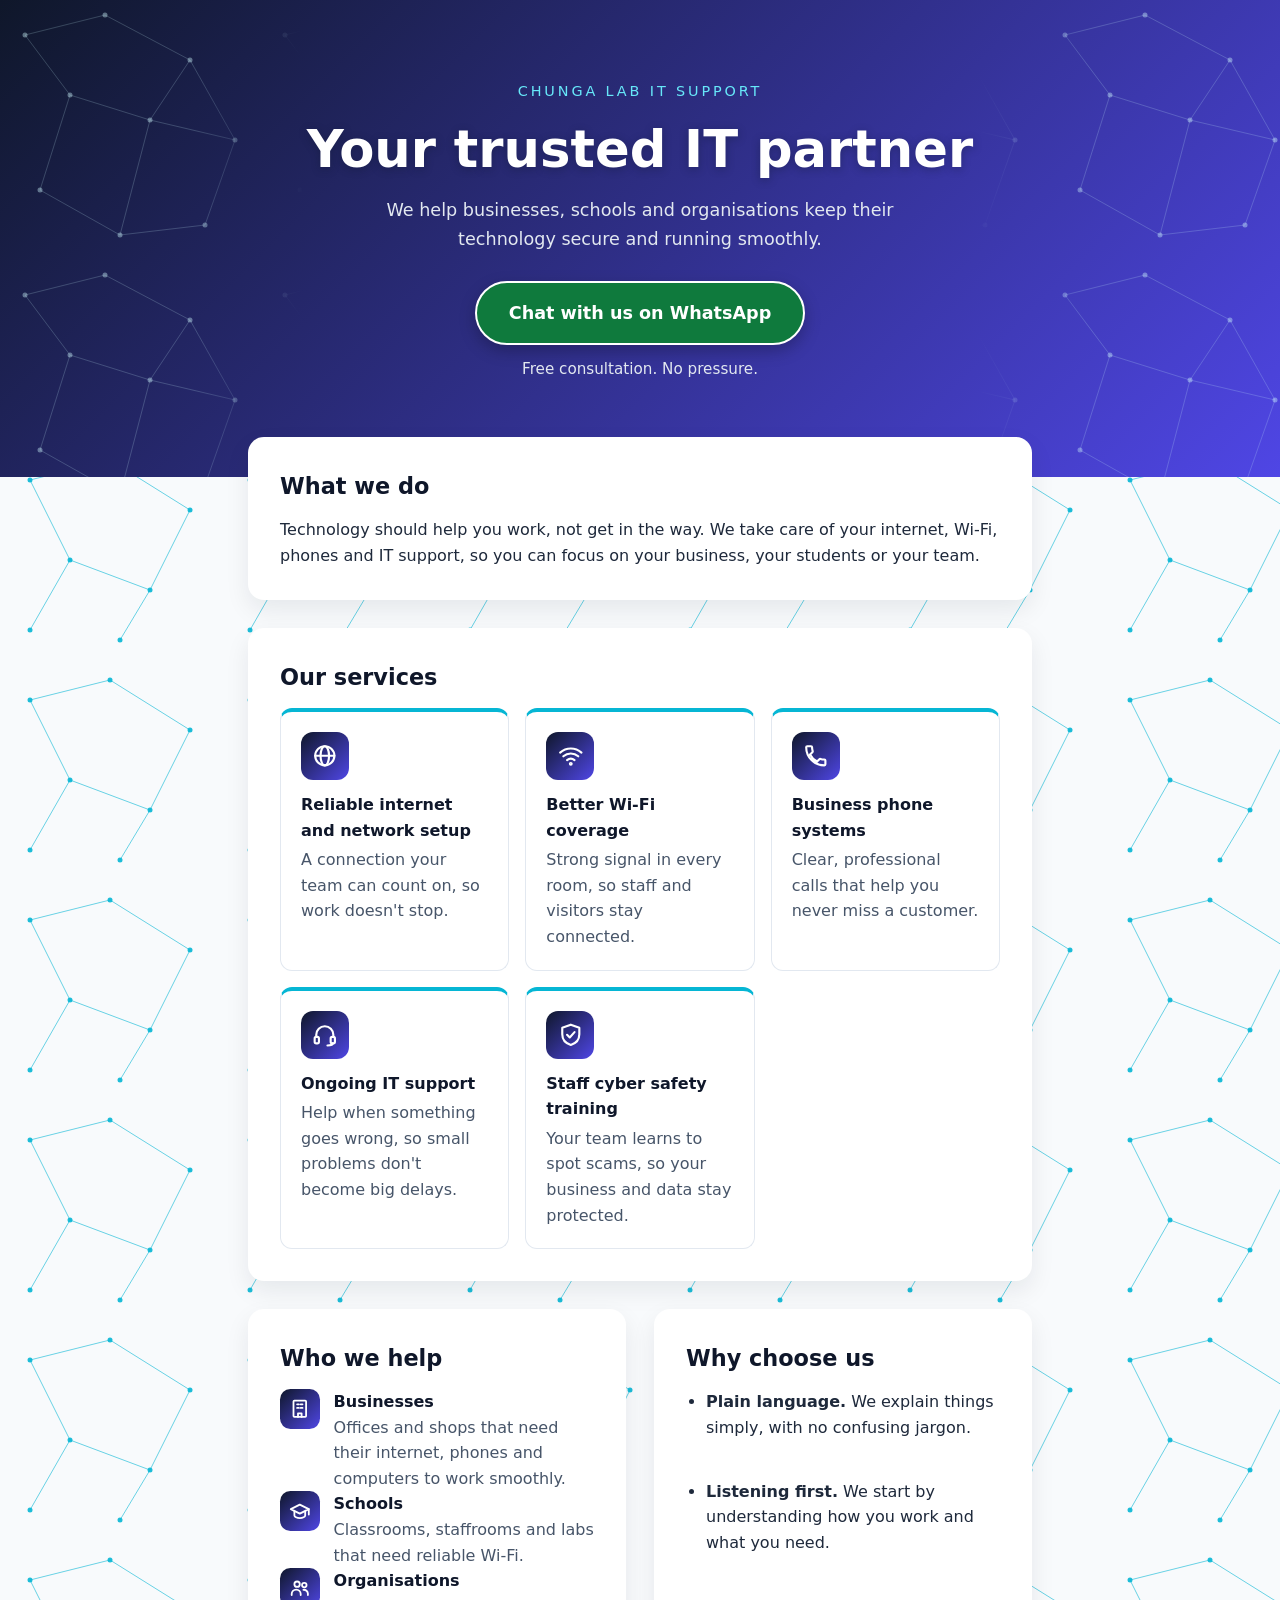
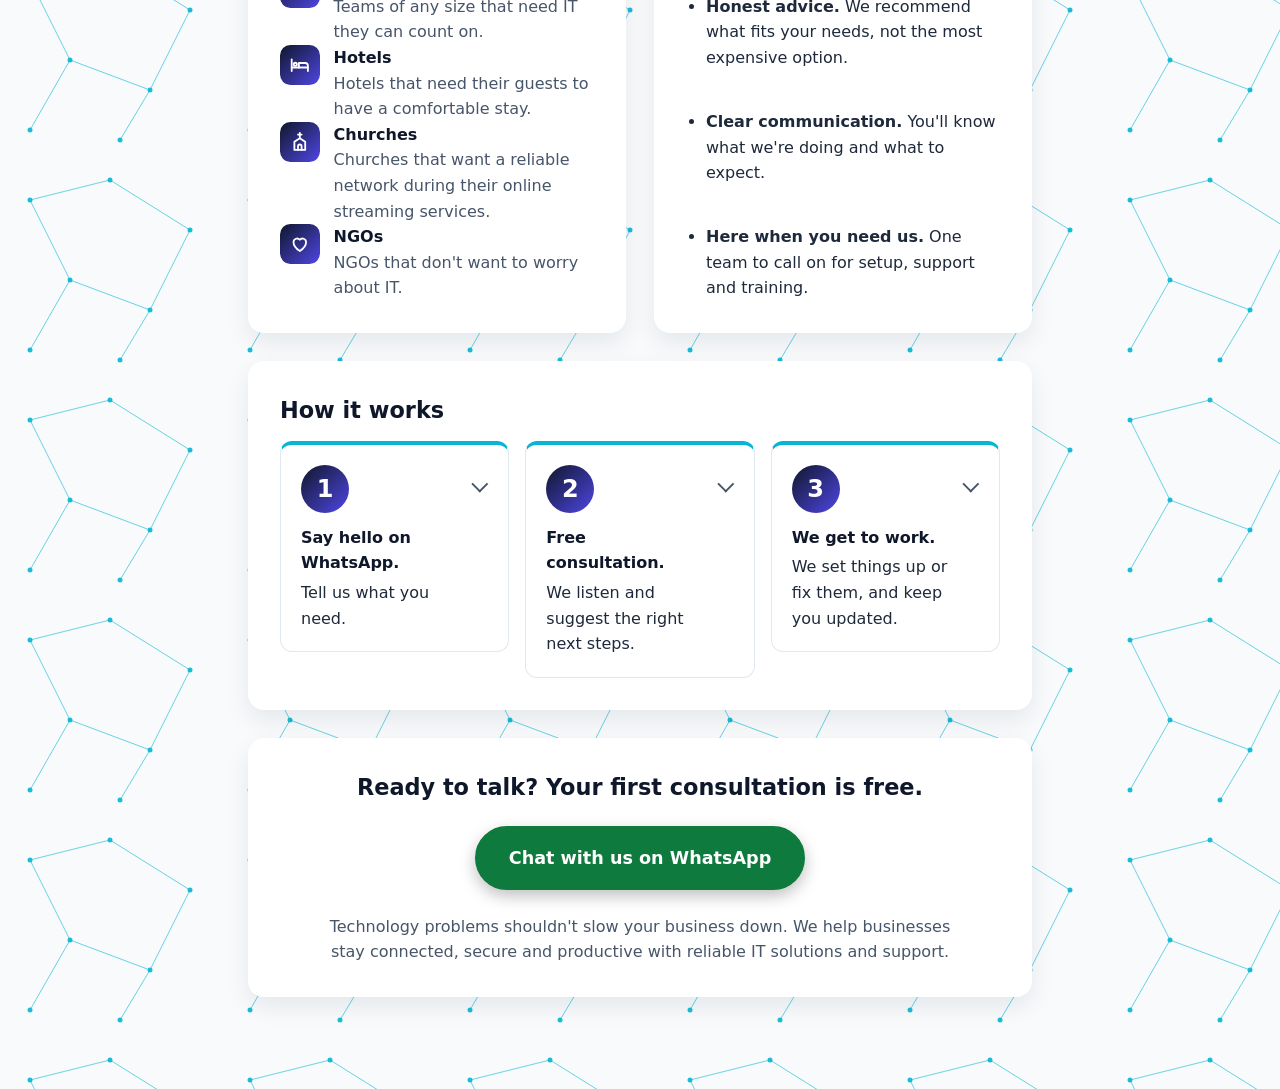
==== index.html @ d60494ac "publish chunga lab website" ====
<!DOCTYPE html>
<html lang="en">
<head>
  <meta charset="UTF-8">
  <meta name="viewport" content="width=device-width, initial-scale=1">
  <meta name="description" content="Chunga Lab IT Support: network installation, business Wi-Fi and access points, WAN/LAN design and expansion, VoIP and IT solutions for schools, organizations, offices and growing SMEs in Nairobi and its environs.">
  <title>Chunga Lab IT Support</title>
  <style>
    :root {
      --navy: #0f172a;
      --indigo: #4f46e5;
      --cyan: #06b6d4;
      --bg: #f8fafc;
      --card: #ffffff;
      --text: #1e293b;
      --muted: #475569;
      --wa: #0f7a3d;
      --wa-hover: #0b6130;
      --heading: #0f172a;
      --inner: #ffffff;
      --border: #e2e8f0;
      --net: url("data:image/svg+xml,%3Csvg xmlns='http://www.w3.org/2000/svg' width='220' height='220'%3E%3Cg stroke='%2306b6d4' stroke-opacity='.6' stroke-width='1' fill='none'%3E%3Cpath d='M30 40L110 20L190 70L150 150L70 120Z M70 120L30 190 M150 150L120 200'/%3E%3C/g%3E%3Cg fill='%2306b6d4' fill-opacity='.9'%3E%3Ccircle cx='30' cy='40' r='2.5'/%3E%3Ccircle cx='110' cy='20' r='2.5'/%3E%3Ccircle cx='190' cy='70' r='2.5'/%3E%3Ccircle cx='150' cy='150' r='2.5'/%3E%3Ccircle cx='70' cy='120' r='2.5'/%3E%3Ccircle cx='30' cy='190' r='2.5'/%3E%3Ccircle cx='120' cy='200' r='2.5'/%3E%3C/g%3E%3C/svg%3E");
      color-scheme: light dark;
    }
    @media (prefers-color-scheme: dark) {
      :root {
        --bg: #0b1120;
        --card: #1e293b;
        --text: #f1f5f9;
        --muted: #cbd5e1;
        --heading: #ffffff;
        --inner: #0f172a;
        --border: #475569;
      }
    }
    * { box-sizing: border-box; margin: 0; padding: 0; }
    body {
      font-family: system-ui, -apple-system, "Segoe UI", Roboto, sans-serif;
      background-color: var(--bg);
      background-image: var(--net);
      color: var(--text);
      line-height: 1.6;
    }
    header {
      position: relative;
      overflow: hidden;
      background: linear-gradient(135deg, var(--navy), var(--indigo));
      color: #fff;
      text-align: center;
      padding: 3.5rem 1.25rem 5rem;
    }
    header::before {
      content: "";
      position: absolute;
      inset: 0;
      background: url("data:image/svg+xml,%3Csvg xmlns='http://www.w3.org/2000/svg' width='260' height='260'%3E%3Cg stroke='%23cffafe' stroke-opacity='.2' stroke-width='1' fill='none'%3E%3Cpath d='M25 35L105 15L190 60L235 140L205 225L120 235L40 190L70 95L25 35 M190 60L150 120L70 95 M150 120L120 235 M235 140L150 120'/%3E%3C/g%3E%3Cg fill='%23cffafe' fill-opacity='.4'%3E%3Ccircle cx='25' cy='35' r='2.5'/%3E%3Ccircle cx='105' cy='15' r='2.5'/%3E%3Ccircle cx='190' cy='60' r='2.5'/%3E%3Ccircle cx='235' cy='140' r='2.5'/%3E%3Ccircle cx='150' cy='120' r='2.5'/%3E%3Ccircle cx='70' cy='95' r='2.5'/%3E%3Ccircle cx='40' cy='190' r='2.5'/%3E%3Ccircle cx='120' cy='235' r='2.5'/%3E%3Ccircle cx='205' cy='225' r='2.5'/%3E%3C/g%3E%3C/svg%3E");
      -webkit-mask-image: linear-gradient(to right, #000 calc(50% - 28rem), transparent calc(50% - 21rem), transparent calc(50% + 21rem), #000 calc(50% + 28rem));
      mask-image: linear-gradient(to right, #000 calc(50% - 28rem), transparent calc(50% - 21rem), transparent calc(50% + 21rem), #000 calc(50% + 28rem));
      pointer-events: none;
    }
    header > * { position: relative; }
    header .brand {
      font-size: 0.9rem;
      letter-spacing: 0.2em;
      text-transform: uppercase;
      color: #67e8f9;
      margin-bottom: 1rem;
    }
    header h1 { font-size: clamp(2rem, 7vw, 3.2rem); line-height: 1.2; color: #ffffff; text-shadow: 0 2px 8px rgba(15, 23, 42, 0.35); }
    header p.sub {
      max-width: 36rem;
      margin: 1rem auto 1.75rem;
      color: #e2e8f0;
      font-size: 1.1rem;
    }
    .btn {
      display: inline-block;
      background: var(--wa);
      color: #fff;
      text-decoration: none;
      font-weight: 700;
      font-size: 1.1rem;
      padding: 1rem 2rem;
      min-height: 3rem;
      border-radius: 999px;
      border: 2px solid #fff;
      box-shadow: 0 6px 16px rgba(0, 0, 0, 0.25);
      transition: background 0.2s, transform 0.2s;
    }
    .btn:hover, .btn:focus-visible { background: var(--wa-hover); transform: translateY(-2px); }
    .note { margin-top: 0.75rem; color: #e2e8f0; font-size: 0.95rem; }
    main {
      max-width: 52rem;
      margin: -2.5rem auto 0;
      position: relative;
      z-index: 1;
      padding: 0 1.25rem 3rem;
    }
    section {
      background: var(--card);
      border-radius: 1rem;
      padding: 1.5rem 1.25rem;
      margin-bottom: 1.25rem;
      box-shadow: 0 10px 25px rgba(15, 23, 42, 0.08);
    }
    h2 { font-size: 1.4rem; color: var(--heading); margin-bottom: 0.75rem; }
    section p { color: var(--text); }
    ul, ol { padding-left: 1.25rem; }
    li { margin-bottom: 0.75rem; }
    li:last-child { margin-bottom: 0; }
    li span { color: var(--muted); }
    .service-cards { display: grid; grid-template-columns: 1fr; gap: 1rem; }
    .service-card {
      background: var(--inner);
      border: 1px solid var(--border);
      border-top: 4px solid var(--cyan);
      border-radius: 0.75rem;
      padding: 1.25rem;
      display: block;
      color: inherit;
      text-decoration: none;
      transition: transform 0.2s, box-shadow 0.2s;
    }
    .service-card:link, .service-card:visited, .service-card:active {
      color: var(--text);
      text-decoration: none;
    }
    .service-card:link strong, .service-card:visited strong, .service-card:hover strong, .service-card:active strong { color: var(--heading); }
    .service-card:link span, .service-card:visited span, .service-card:hover span, .service-card:active span { color: var(--muted); }
    .service-card:visited .icon { color: #fff; }
    .service-card:visited .icon svg { stroke: #fff; }
    .service-card:hover, .service-card:focus-visible {
      transform: translateY(-4px);
      box-shadow: 0 10px 25px rgba(15, 23, 42, 0.18);
    }
    .service-card .icon {
      display: flex;
      align-items: center;
      justify-content: center;
      width: 3rem;
      height: 3rem;
      margin-bottom: 0.75rem;
      border-radius: 0.75rem;
      background: linear-gradient(135deg, var(--navy), var(--indigo));
      color: #fff;
    }
    .service-card .icon svg {
      width: 1.6rem;
      height: 1.6rem;
      fill: none;
      stroke: currentColor;
      stroke-width: 2;
      stroke-linecap: round;
      stroke-linejoin: round;
    }
    .service-card strong { display: block; color: var(--heading); margin-bottom: 0.25rem; }
    .service-card span { color: var(--muted); }
    .split { display: grid; grid-template-columns: 1fr; gap: 1.25rem; margin-bottom: 1.25rem; }
    .split section { margin-bottom: 0; }
    .who-list { list-style: none; padding-left: 0; }
    .who-list li { display: flex; align-items: flex-start; gap: 0.85rem; }
    .who-list .icon {
      flex: none;
      display: flex;
      align-items: center;
      justify-content: center;
      width: 2.5rem;
      height: 2.5rem;
      border-radius: 0.65rem;
      background: linear-gradient(135deg, var(--navy), var(--indigo));
      color: #fff;
    }
    .who-list .icon svg {
      width: 1.35rem;
      height: 1.35rem;
      fill: none;
      stroke: currentColor;
      stroke-width: 2;
      stroke-linecap: round;
      stroke-linejoin: round;
    }
    .who-list strong { display: block; color: var(--heading); }
    .steps { list-style: none; padding-left: 0; display: grid; grid-template-columns: 1fr; gap: 1rem; counter-reset: step; }
    .steps > li {
      counter-increment: step;
      margin-bottom: 0;
      background: var(--inner);
      border: 1px solid var(--border);
      border-top: 4px solid var(--cyan);
      border-radius: 0.75rem;
      padding: 1.25rem;
    }
    .steps > li::before {
      content: counter(step);
      display: flex;
      align-items: center;
      justify-content: center;
      width: 3rem;
      height: 3rem;
      margin-bottom: 0.75rem;
      border-radius: 50%;
      background: linear-gradient(135deg, var(--navy), var(--indigo));
      color: #fff;
      font-size: 1.5rem;
      font-weight: 800;
    }
    .steps strong { display: block; color: var(--heading); margin-bottom: 0.25rem; }
    .steps { align-items: start; }
    .steps > li { position: relative; transition: transform 0.2s, box-shadow 0.2s; }
    .steps > li:hover, .steps > li:has(summary:focus-visible) {
      transform: translateY(-4px);
      box-shadow: 0 10px 25px rgba(15, 23, 42, 0.18);
    }
    .steps summary { list-style: none; cursor: pointer; padding-right: 1.5rem; }
    .steps summary::-webkit-details-marker { display: none; }
    .steps summary:focus-visible { outline: 2px solid var(--indigo); outline-offset: 4px; border-radius: 0.25rem; }
    .steps summary::after {
      content: "";
      position: absolute;
      top: 2.1rem;
      right: 1.4rem;
      width: 0.6rem;
      height: 0.6rem;
      border-right: 2px solid var(--muted);
      border-bottom: 2px solid var(--muted);
      transform: rotate(45deg);
      transition: transform 0.2s;
    }
    .steps details[open] summary::after { transform: rotate(225deg); top: 2.3rem; }
    .steps details ul { margin-top: 0.75rem; color: var(--muted); }
    .steps details li { margin-bottom: 0.35rem; }
    .steps details li:last-child { margin-bottom: 0; }
    .cta { text-align: center; }
    .cta .btn { margin: 0.5rem 0 1.5rem; border-color: var(--wa); }
    .closing { color: var(--muted); max-width: 40rem; margin: 0 auto; }
    @media (min-width: 40rem) {
      header { padding: 5rem 1.5rem 6rem; }
      main { padding: 0 1.5rem 4rem; }
      section { padding: 2rem; margin-bottom: 1.75rem; }
      .split { margin-bottom: 1.75rem; }
      .service-cards { grid-template-columns: repeat(2, 1fr); }
    }
    @media (min-width: 60rem) {
      .service-cards { grid-template-columns: repeat(3, 1fr); }
      .split { grid-template-columns: repeat(2, 1fr); gap: 1.75rem; }
      .split section { display: flex; flex-direction: column; }
      .split ul { flex: 1; display: flex; flex-direction: column; justify-content: space-between; }
      .split li { margin-bottom: 0; }
      .steps { grid-template-columns: repeat(3, 1fr); }
    }
  </style>
</head>
<body>
  <header>
    <div class="brand">Chunga Lab IT Support</div>
    <h1>Your trusted IT partner</h1>
    <p class="sub">We help businesses, schools and organisations keep their technology secure and running smoothly.</p>
    <a class="btn" href="https://wa.me/254724947213?text=Hi%20Chunga%20Lab%2C%20I%27d%20like%20a%20free%20consultation%20about%20" target="_blank" rel="noopener">Chat with us on WhatsApp</a>
    <p class="note">Free consultation. No pressure.</p>
  </header>

  <main>
    <section>
      <h2>What we do</h2>
      <p>Technology should help you work, not get in the way. We take care of your internet, Wi-Fi, phones and IT support, so you can focus on your business, your students or your team.</p>
    </section>

    <section>
      <h2>Our services</h2>
      <div class="service-cards">
        <a class="service-card" href="https://wa.me/254724947213?text=Hi%20Chunga%20Lab%2C%20I%27d%20like%20a%20free%20consultation%20about%20Reliable%20internet%20and%20network%20setup." target="_blank" rel="noopener">
          <div class="icon"><svg viewBox="0 0 24 24" aria-hidden="true"><circle cx="12" cy="12" r="9"/><path d="M3 12h18"/><ellipse cx="12" cy="12" rx="4" ry="9"/></svg></div>
          <strong>Reliable internet and network setup</strong><span>A connection your team can count on, so work doesn't stop.</span>
        </a>
        <a class="service-card" href="https://wa.me/254724947213?text=Hi%20Chunga%20Lab%2C%20I%27d%20like%20a%20free%20consultation%20about%20Better%20Wi-Fi%20coverage." target="_blank" rel="noopener">
          <div class="icon"><svg viewBox="0 0 24 24" aria-hidden="true"><path d="M2 9a15 15 0 0 1 20 0"/><path d="M5 12.5a10.5 10.5 0 0 1 14 0"/><path d="M8.5 16a5.5 5.5 0 0 1 7 0"/><circle cx="12" cy="19.5" r="0.8"/></svg></div>
          <strong>Better Wi-Fi coverage</strong><span>Strong signal in every room, so staff and visitors stay connected.</span>
        </a>
        <a class="service-card" href="https://wa.me/254724947213?text=Hi%20Chunga%20Lab%2C%20I%27d%20like%20a%20free%20consultation%20about%20Business%20phone%20systems." target="_blank" rel="noopener">
          <div class="icon"><svg viewBox="0 0 24 24" aria-hidden="true"><path d="M6.6 10.8a15.1 15.1 0 0 0 6.6 6.6l2.2-2.2a1 1 0 0 1 1-.25 11.4 11.4 0 0 0 3.6.57 1 1 0 0 1 1 1V20a1 1 0 0 1-1 1A17 17 0 0 1 3 4a1 1 0 0 1 1-1h3.5a1 1 0 0 1 1 1c0 1.25.2 2.45.57 3.6a1 1 0 0 1-.25 1z"/></svg></div>
          <strong>Business phone systems</strong><span>Clear, professional calls that help you never miss a customer.</span>
        </a>
        <a class="service-card" href="https://wa.me/254724947213?text=Hi%20Chunga%20Lab%2C%20I%27d%20like%20a%20free%20consultation%20about%20Ongoing%20IT%20support." target="_blank" rel="noopener">
          <div class="icon"><svg viewBox="0 0 24 24" aria-hidden="true"><path d="M4 14v-2a8 8 0 0 1 16 0v2"/><rect x="2.5" y="14" width="4" height="6" rx="1.5"/><rect x="17.5" y="14" width="4" height="6" rx="1.5"/><path d="M19.5 20c0 1.5-2 2-5 2"/></svg></div>
          <strong>Ongoing IT support</strong><span>Help when something goes wrong, so small problems don't become big delays.</span>
        </a>
        <a class="service-card" href="https://wa.me/254724947213?text=Hi%20Chunga%20Lab%2C%20I%27d%20like%20a%20free%20consultation%20about%20Staff%20cyber%20safety%20training." target="_blank" rel="noopener">
          <div class="icon"><svg viewBox="0 0 24 24" aria-hidden="true"><path d="M12 2.5 4 5.5v6c0 5 3.4 8.6 8 10 4.6-1.4 8-5 8-10v-6z"/><path d="m8.5 12 2.5 2.5 4.5-5"/></svg></div>
          <strong>Staff cyber safety training</strong><span>Your team learns to spot scams, so your business and data stay protected.</span>
        </a>
      </div>
    </section>

    <div class="split">
    <section>
      <h2>Who we help</h2>
      <ul class="who-list">
        <li>
          <div class="icon"><svg viewBox="0 0 24 24" aria-hidden="true"><rect x="5" y="3" width="14" height="18" rx="1"/><path d="M9 7h2M13 7h2M9 11h2M13 11h2M10 21v-4h4v4"/></svg></div>
          <div><strong>Businesses</strong><span>Offices and shops that need their internet, phones and computers to work smoothly.</span></div>
        </li>
        <li>
          <div class="icon"><svg viewBox="0 0 24 24" aria-hidden="true"><path d="m2 9 10-5 10 5-10 5z"/><path d="M6 11.5V16c0 1.5 2.7 3 6 3s6-1.5 6-3v-4.5"/><path d="M22 9v6"/></svg></div>
          <div><strong>Schools</strong><span>Classrooms, staffrooms and labs that need reliable Wi-Fi.</span></div>
        </li>
        <li>
          <div class="icon"><svg viewBox="0 0 24 24" aria-hidden="true"><circle cx="9" cy="8" r="3"/><path d="M3 20v-1a5 5 0 0 1 10 0v1"/><circle cx="17" cy="9" r="2.5"/><path d="M16 14.2a4.5 4.5 0 0 1 5 4.3V20"/></svg></div>
          <div><strong>Organisations</strong><span>Teams of any size that need IT they can count on.</span></div>
        </li>
        <li>
          <div class="icon"><svg viewBox="0 0 24 24" aria-hidden="true"><path d="M3 19V6"/><path d="M3 15h18v4"/><path d="M21 15v-2a3 3 0 0 0-3-3h-7v5"/><circle cx="7" cy="11.5" r="1.8"/></svg></div>
          <div><strong>Hotels</strong><span>Hotels that need their guests to have a comfortable stay.</span></div>
        </li>
        <li>
          <div class="icon"><svg viewBox="0 0 24 24" aria-hidden="true"><path d="M12 2v5M10 4h4"/><path d="M6 21V12l6-4 6 4v9z"/><path d="M10 21v-4a2 2 0 0 1 4 0v4"/></svg></div>
          <div><strong>Churches</strong><span>Churches that want a reliable network during their online streaming services.</span></div>
        </li>
        <li>
          <div class="icon"><svg viewBox="0 0 24 24" aria-hidden="true"><path d="M12 20s-7-4.4-7-10a4 4 0 0 1 7-2.5A4 4 0 0 1 19 10c0 5.6-7 10-7 10z"/></svg></div>
          <div><strong>NGOs</strong><span>NGOs that don't want to worry about IT.</span></div>
        </li>
      </ul>
    </section>

    <section>
      <h2>Why choose us</h2>
      <ul>
        <li><strong>Plain language.</strong> We explain things simply, with no confusing jargon.</li>
        <li><strong>Listening first.</strong> We start by understanding how you work and what you need.</li>
        <li><strong>Honest advice.</strong> We recommend what fits your needs, not the most expensive option.</li>
        <li><strong>Clear communication.</strong> You'll know what we're doing and what to expect.</li>
        <li><strong>Here when you need us.</strong> One team to call on for setup, support and training.</li>
      </ul>
    </section>
    </div>

    <section>
      <h2>How it works</h2>
      <ol class="steps">
        <li><details>
          <summary><strong>Say hello on WhatsApp.</strong> Tell us what you need.</summary>
          <ul>
            <li>Tap the button and a message is ready for you to send.</li>
            <li>Tell us a little about what you need, in your own words.</li>
          </ul>
        </details></li>
        <li><details>
          <summary><strong>Free consultation.</strong> We listen and suggest the right next steps.</summary>
          <ul>
            <li>We ask questions to understand how you work and what you need.</li>
            <li>We suggest the right next steps.</li>
            <li>You get honest advice and no pressure.</li>
          </ul>
        </details></li>
        <li><details>
          <summary><strong>We get to work.</strong> We set things up or fix them, and keep you updated.</summary>
          <ul>
            <li>We carry out the work we agreed on.</li>
            <li>We keep you informed, so you know what we're doing and what to expect.</li>
          </ul>
        </details></li>
      </ol>
    </section>

    <section class="cta">
      <h2>Ready to talk? Your first consultation is free.</h2>
      <a class="btn" href="https://wa.me/254724947213?text=Hi%20Chunga%20Lab%2C%20I%27d%20like%20a%20free%20consultation%20about%20" target="_blank" rel="noopener">Chat with us on WhatsApp</a>
      <p class="closing">Technology problems shouldn't slow your business down. We help businesses stay connected, secure and productive with reliable IT solutions and support.</p>
    </section>
  </main>
</body>
</html>
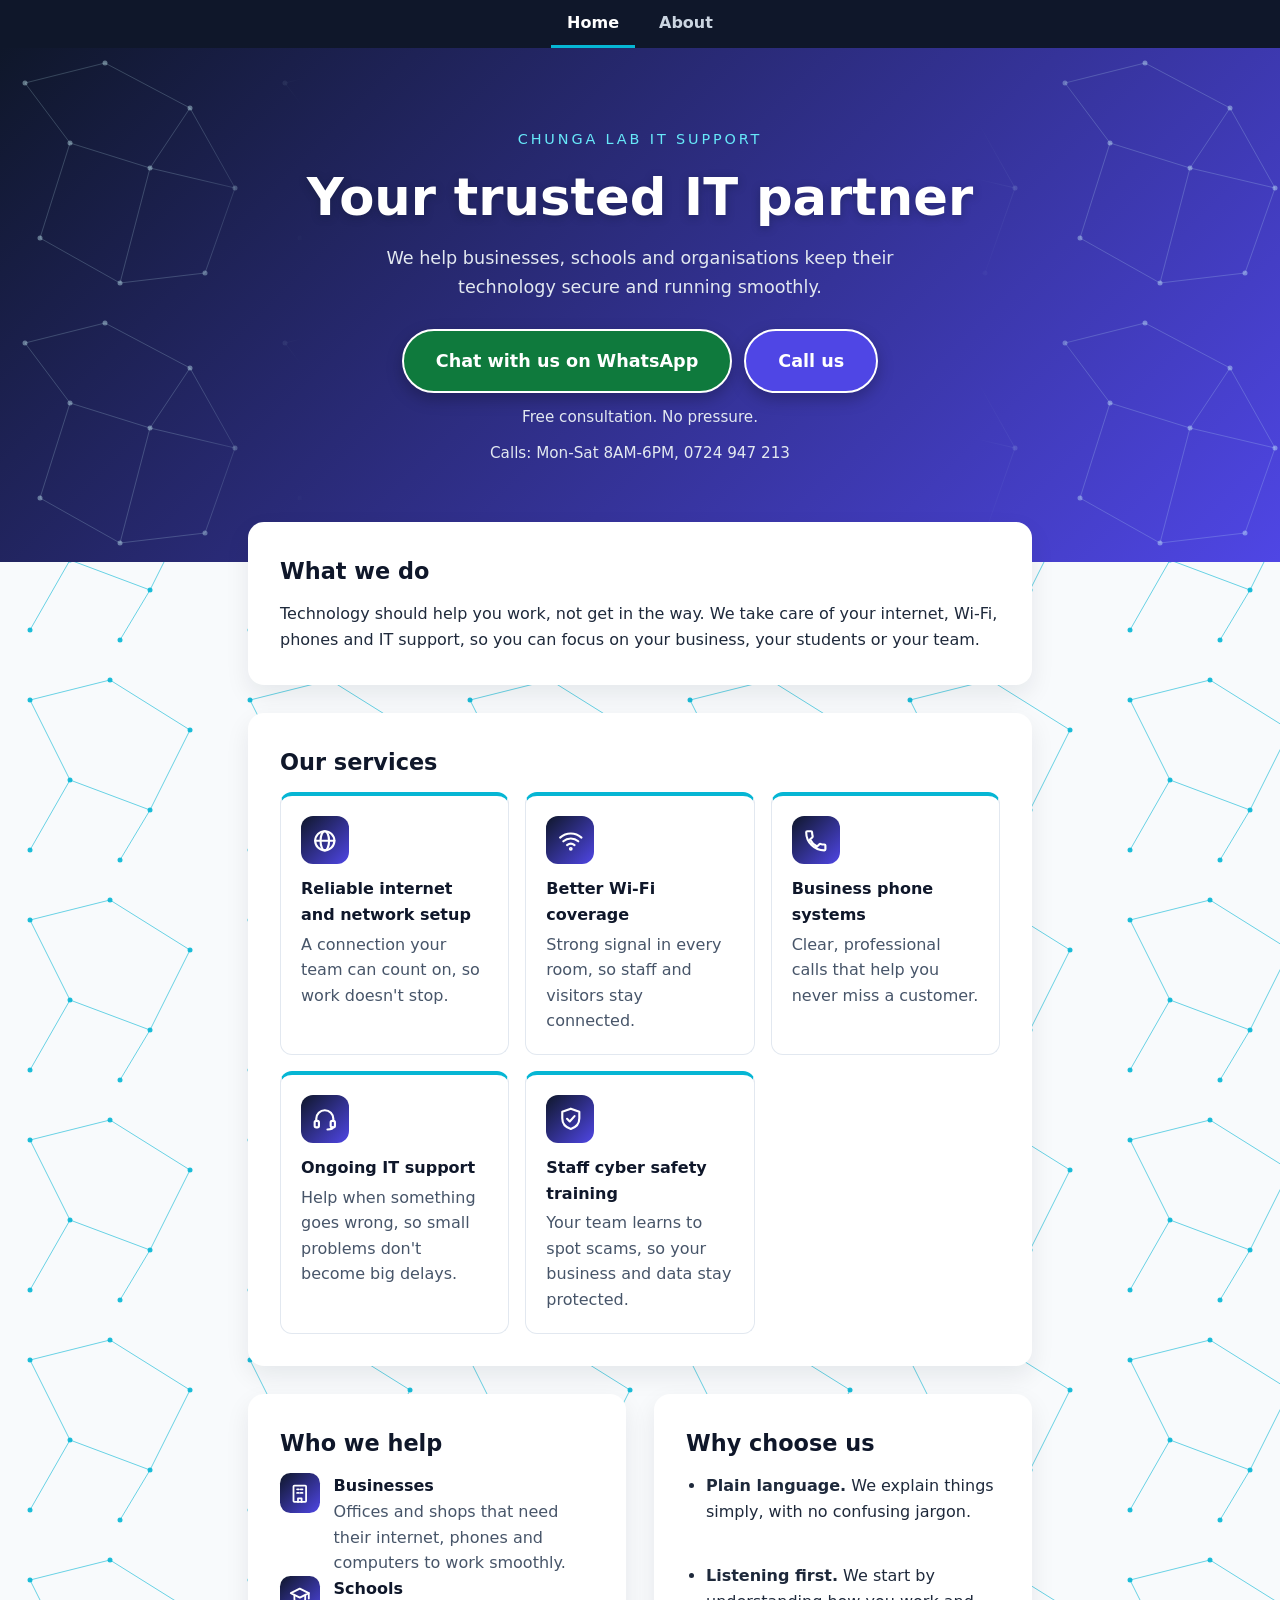
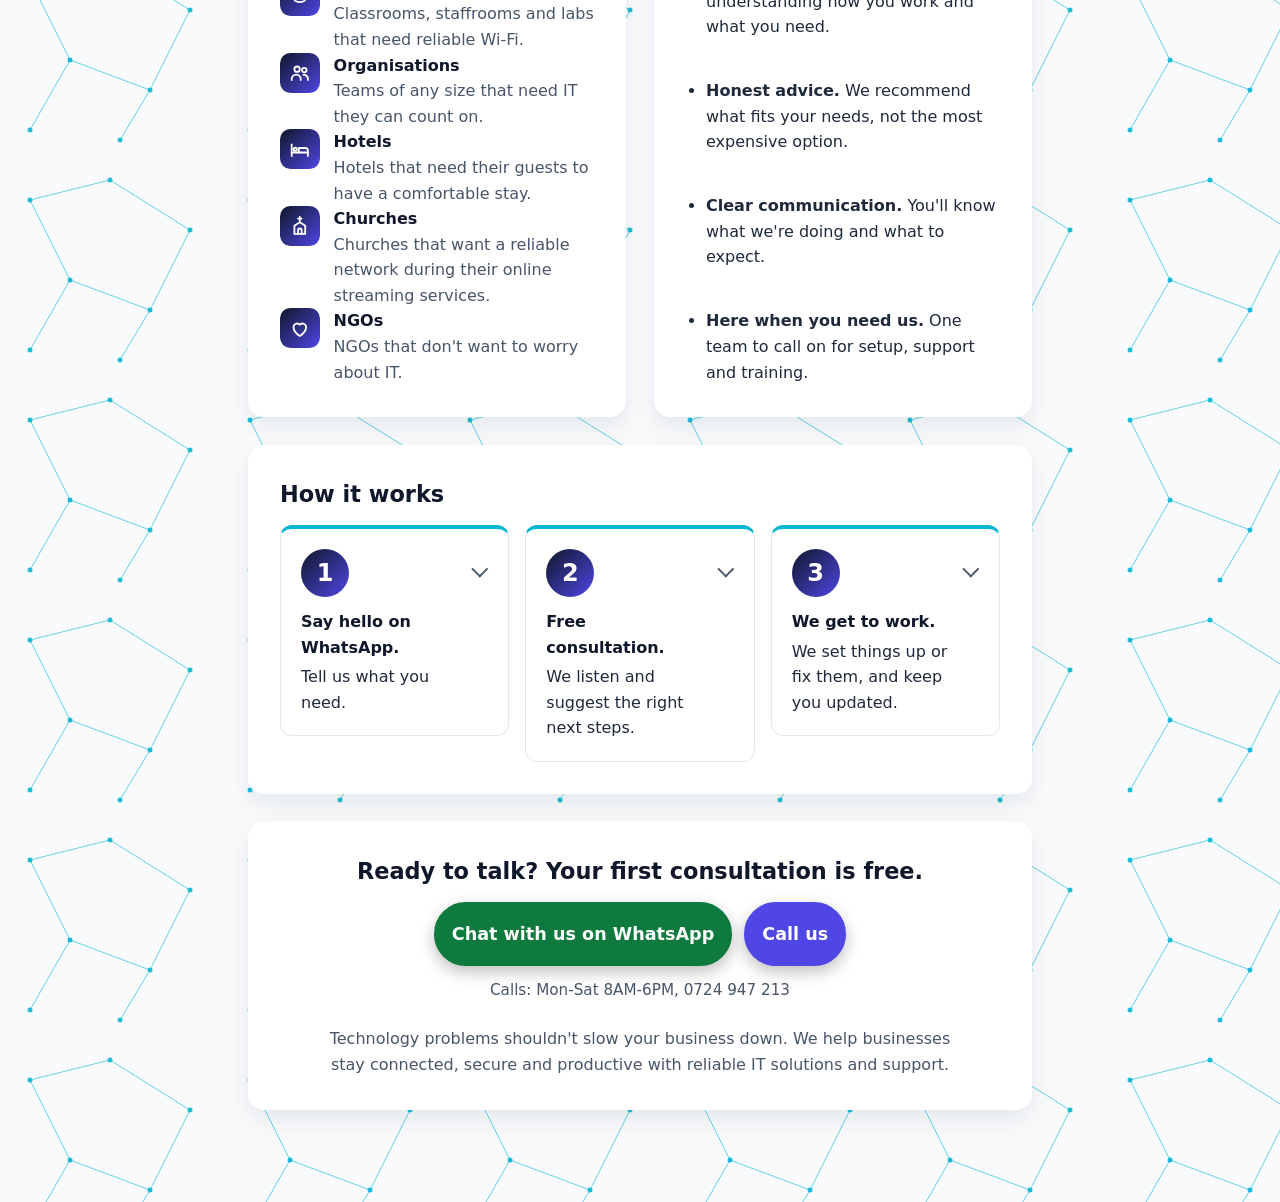
==== commit 4594f718: "add about page,menu and calls us buttton" ====
--- a/index.html
+++ b/index.html
@@ -3,260 +3,25 @@
 <head>
   <meta charset="UTF-8">
   <meta name="viewport" content="width=device-width, initial-scale=1">
-  <meta name="description" content="Chunga Lab IT Support: network installation, business Wi-Fi and access points, WAN/LAN design and expansion, VoIP and IT solutions for schools, organizations, offices and growing SMEs in Nairobi and its environs.">
+  <meta name="description" content="Chunga Lab IT Support: network installation, business Wi-Fi and access points, WAN/LAN design and expansion, VoIP and IT solutions for schools, organisations, offices and growing SMEs in Nairobi and its environs.">
   <title>Chunga Lab IT Support</title>
-  <style>
-    :root {
-      --navy: #0f172a;
-      --indigo: #4f46e5;
-      --cyan: #06b6d4;
-      --bg: #f8fafc;
-      --card: #ffffff;
-      --text: #1e293b;
-      --muted: #475569;
-      --wa: #0f7a3d;
-      --wa-hover: #0b6130;
-      --heading: #0f172a;
-      --inner: #ffffff;
-      --border: #e2e8f0;
-      --net: url("data:image/svg+xml,%3Csvg xmlns='http://www.w3.org/2000/svg' width='220' height='220'%3E%3Cg stroke='%2306b6d4' stroke-opacity='.6' stroke-width='1' fill='none'%3E%3Cpath d='M30 40L110 20L190 70L150 150L70 120Z M70 120L30 190 M150 150L120 200'/%3E%3C/g%3E%3Cg fill='%2306b6d4' fill-opacity='.9'%3E%3Ccircle cx='30' cy='40' r='2.5'/%3E%3Ccircle cx='110' cy='20' r='2.5'/%3E%3Ccircle cx='190' cy='70' r='2.5'/%3E%3Ccircle cx='150' cy='150' r='2.5'/%3E%3Ccircle cx='70' cy='120' r='2.5'/%3E%3Ccircle cx='30' cy='190' r='2.5'/%3E%3Ccircle cx='120' cy='200' r='2.5'/%3E%3C/g%3E%3C/svg%3E");
-      color-scheme: light dark;
-    }
-    @media (prefers-color-scheme: dark) {
-      :root {
-        --bg: #0b1120;
-        --card: #1e293b;
-        --text: #f1f5f9;
-        --muted: #cbd5e1;
-        --heading: #ffffff;
-        --inner: #0f172a;
-        --border: #475569;
-      }
-    }
-    * { box-sizing: border-box; margin: 0; padding: 0; }
-    body {
-      font-family: system-ui, -apple-system, "Segoe UI", Roboto, sans-serif;
-      background-color: var(--bg);
-      background-image: var(--net);
-      color: var(--text);
-      line-height: 1.6;
-    }
-    header {
-      position: relative;
-      overflow: hidden;
-      background: linear-gradient(135deg, var(--navy), var(--indigo));
-      color: #fff;
-      text-align: center;
-      padding: 3.5rem 1.25rem 5rem;
-    }
-    header::before {
-      content: "";
-      position: absolute;
-      inset: 0;
-      background: url("data:image/svg+xml,%3Csvg xmlns='http://www.w3.org/2000/svg' width='260' height='260'%3E%3Cg stroke='%23cffafe' stroke-opacity='.2' stroke-width='1' fill='none'%3E%3Cpath d='M25 35L105 15L190 60L235 140L205 225L120 235L40 190L70 95L25 35 M190 60L150 120L70 95 M150 120L120 235 M235 140L150 120'/%3E%3C/g%3E%3Cg fill='%23cffafe' fill-opacity='.4'%3E%3Ccircle cx='25' cy='35' r='2.5'/%3E%3Ccircle cx='105' cy='15' r='2.5'/%3E%3Ccircle cx='190' cy='60' r='2.5'/%3E%3Ccircle cx='235' cy='140' r='2.5'/%3E%3Ccircle cx='150' cy='120' r='2.5'/%3E%3Ccircle cx='70' cy='95' r='2.5'/%3E%3Ccircle cx='40' cy='190' r='2.5'/%3E%3Ccircle cx='120' cy='235' r='2.5'/%3E%3Ccircle cx='205' cy='225' r='2.5'/%3E%3C/g%3E%3C/svg%3E");
-      -webkit-mask-image: linear-gradient(to right, #000 calc(50% - 28rem), transparent calc(50% - 21rem), transparent calc(50% + 21rem), #000 calc(50% + 28rem));
-      mask-image: linear-gradient(to right, #000 calc(50% - 28rem), transparent calc(50% - 21rem), transparent calc(50% + 21rem), #000 calc(50% + 28rem));
-      pointer-events: none;
-    }
-    header > * { position: relative; }
-    header .brand {
-      font-size: 0.9rem;
-      letter-spacing: 0.2em;
-      text-transform: uppercase;
-      color: #67e8f9;
-      margin-bottom: 1rem;
-    }
-    header h1 { font-size: clamp(2rem, 7vw, 3.2rem); line-height: 1.2; color: #ffffff; text-shadow: 0 2px 8px rgba(15, 23, 42, 0.35); }
-    header p.sub {
-      max-width: 36rem;
-      margin: 1rem auto 1.75rem;
-      color: #e2e8f0;
-      font-size: 1.1rem;
-    }
-    .btn {
-      display: inline-block;
-      background: var(--wa);
-      color: #fff;
-      text-decoration: none;
-      font-weight: 700;
-      font-size: 1.1rem;
-      padding: 1rem 2rem;
-      min-height: 3rem;
-      border-radius: 999px;
-      border: 2px solid #fff;
-      box-shadow: 0 6px 16px rgba(0, 0, 0, 0.25);
-      transition: background 0.2s, transform 0.2s;
-    }
-    .btn:hover, .btn:focus-visible { background: var(--wa-hover); transform: translateY(-2px); }
-    .note { margin-top: 0.75rem; color: #e2e8f0; font-size: 0.95rem; }
-    main {
-      max-width: 52rem;
-      margin: -2.5rem auto 0;
-      position: relative;
-      z-index: 1;
-      padding: 0 1.25rem 3rem;
-    }
-    section {
-      background: var(--card);
-      border-radius: 1rem;
-      padding: 1.5rem 1.25rem;
-      margin-bottom: 1.25rem;
-      box-shadow: 0 10px 25px rgba(15, 23, 42, 0.08);
-    }
-    h2 { font-size: 1.4rem; color: var(--heading); margin-bottom: 0.75rem; }
-    section p { color: var(--text); }
-    ul, ol { padding-left: 1.25rem; }
-    li { margin-bottom: 0.75rem; }
-    li:last-child { margin-bottom: 0; }
-    li span { color: var(--muted); }
-    .service-cards { display: grid; grid-template-columns: 1fr; gap: 1rem; }
-    .service-card {
-      background: var(--inner);
-      border: 1px solid var(--border);
-      border-top: 4px solid var(--cyan);
-      border-radius: 0.75rem;
-      padding: 1.25rem;
-      display: block;
-      color: inherit;
-      text-decoration: none;
-      transition: transform 0.2s, box-shadow 0.2s;
-    }
-    .service-card:link, .service-card:visited, .service-card:active {
-      color: var(--text);
-      text-decoration: none;
-    }
-    .service-card:link strong, .service-card:visited strong, .service-card:hover strong, .service-card:active strong { color: var(--heading); }
-    .service-card:link span, .service-card:visited span, .service-card:hover span, .service-card:active span { color: var(--muted); }
-    .service-card:visited .icon { color: #fff; }
-    .service-card:visited .icon svg { stroke: #fff; }
-    .service-card:hover, .service-card:focus-visible {
-      transform: translateY(-4px);
-      box-shadow: 0 10px 25px rgba(15, 23, 42, 0.18);
-    }
-    .service-card .icon {
-      display: flex;
-      align-items: center;
-      justify-content: center;
-      width: 3rem;
-      height: 3rem;
-      margin-bottom: 0.75rem;
-      border-radius: 0.75rem;
-      background: linear-gradient(135deg, var(--navy), var(--indigo));
-      color: #fff;
-    }
-    .service-card .icon svg {
-      width: 1.6rem;
-      height: 1.6rem;
-      fill: none;
-      stroke: currentColor;
-      stroke-width: 2;
-      stroke-linecap: round;
-      stroke-linejoin: round;
-    }
-    .service-card strong { display: block; color: var(--heading); margin-bottom: 0.25rem; }
-    .service-card span { color: var(--muted); }
-    .split { display: grid; grid-template-columns: 1fr; gap: 1.25rem; margin-bottom: 1.25rem; }
-    .split section { margin-bottom: 0; }
-    .who-list { list-style: none; padding-left: 0; }
-    .who-list li { display: flex; align-items: flex-start; gap: 0.85rem; }
-    .who-list .icon {
-      flex: none;
-      display: flex;
-      align-items: center;
-      justify-content: center;
-      width: 2.5rem;
-      height: 2.5rem;
-      border-radius: 0.65rem;
-      background: linear-gradient(135deg, var(--navy), var(--indigo));
-      color: #fff;
-    }
-    .who-list .icon svg {
-      width: 1.35rem;
-      height: 1.35rem;
-      fill: none;
-      stroke: currentColor;
-      stroke-width: 2;
-      stroke-linecap: round;
-      stroke-linejoin: round;
-    }
-    .who-list strong { display: block; color: var(--heading); }
-    .steps { list-style: none; padding-left: 0; display: grid; grid-template-columns: 1fr; gap: 1rem; counter-reset: step; }
-    .steps > li {
-      counter-increment: step;
-      margin-bottom: 0;
-      background: var(--inner);
-      border: 1px solid var(--border);
-      border-top: 4px solid var(--cyan);
-      border-radius: 0.75rem;
-      padding: 1.25rem;
-    }
-    .steps > li::before {
-      content: counter(step);
-      display: flex;
-      align-items: center;
-      justify-content: center;
-      width: 3rem;
-      height: 3rem;
-      margin-bottom: 0.75rem;
-      border-radius: 50%;
-      background: linear-gradient(135deg, var(--navy), var(--indigo));
-      color: #fff;
-      font-size: 1.5rem;
-      font-weight: 800;
-    }
-    .steps strong { display: block; color: var(--heading); margin-bottom: 0.25rem; }
-    .steps { align-items: start; }
-    .steps > li { position: relative; transition: transform 0.2s, box-shadow 0.2s; }
-    .steps > li:hover, .steps > li:has(summary:focus-visible) {
-      transform: translateY(-4px);
-      box-shadow: 0 10px 25px rgba(15, 23, 42, 0.18);
-    }
-    .steps summary { list-style: none; cursor: pointer; padding-right: 1.5rem; }
-    .steps summary::-webkit-details-marker { display: none; }
-    .steps summary:focus-visible { outline: 2px solid var(--indigo); outline-offset: 4px; border-radius: 0.25rem; }
-    .steps summary::after {
-      content: "";
-      position: absolute;
-      top: 2.1rem;
-      right: 1.4rem;
-      width: 0.6rem;
-      height: 0.6rem;
-      border-right: 2px solid var(--muted);
-      border-bottom: 2px solid var(--muted);
-      transform: rotate(45deg);
-      transition: transform 0.2s;
-    }
-    .steps details[open] summary::after { transform: rotate(225deg); top: 2.3rem; }
-    .steps details ul { margin-top: 0.75rem; color: var(--muted); }
-    .steps details li { margin-bottom: 0.35rem; }
-    .steps details li:last-child { margin-bottom: 0; }
-    .cta { text-align: center; }
-    .cta .btn { margin: 0.5rem 0 1.5rem; border-color: var(--wa); }
-    .closing { color: var(--muted); max-width: 40rem; margin: 0 auto; }
-    @media (min-width: 40rem) {
-      header { padding: 5rem 1.5rem 6rem; }
-      main { padding: 0 1.5rem 4rem; }
-      section { padding: 2rem; margin-bottom: 1.75rem; }
-      .split { margin-bottom: 1.75rem; }
-      .service-cards { grid-template-columns: repeat(2, 1fr); }
-    }
-    @media (min-width: 60rem) {
-      .service-cards { grid-template-columns: repeat(3, 1fr); }
-      .split { grid-template-columns: repeat(2, 1fr); gap: 1.75rem; }
-      .split section { display: flex; flex-direction: column; }
-      .split ul { flex: 1; display: flex; flex-direction: column; justify-content: space-between; }
-      .split li { margin-bottom: 0; }
-      .steps { grid-template-columns: repeat(3, 1fr); }
-    }
-  </style>
+  <link rel="stylesheet" href="styles.css">
 </head>
 <body>
+  <nav class="site-nav" aria-label="Main menu">
+    <a href="index.html" aria-current="page">Home</a>
+    <a href="about.html">About</a>
+  </nav>
   <header>
     <div class="brand">Chunga Lab IT Support</div>
     <h1>Your trusted IT partner</h1>
     <p class="sub">We help businesses, schools and organisations keep their technology secure and running smoothly.</p>
+    <div class="actions">
     <a class="btn" href="https://wa.me/254724947213?text=Hi%20Chunga%20Lab%2C%20I%27d%20like%20a%20free%20consultation%20about%20" target="_blank" rel="noopener">Chat with us on WhatsApp</a>
+    <a class="btn btn-call" href="tel:+254724947213">Call us</a>
+    </div>
     <p class="note">Free consultation. No pressure.</p>
+    <p class="calls">Calls: Mon-Sat 8AM-6PM, 0724 947 213</p>
   </header>
 
   <main>
@@ -364,7 +129,11 @@
 
     <section class="cta">
       <h2>Ready to talk? Your first consultation is free.</h2>
+      <div class="actions">
       <a class="btn" href="https://wa.me/254724947213?text=Hi%20Chunga%20Lab%2C%20I%27d%20like%20a%20free%20consultation%20about%20" target="_blank" rel="noopener">Chat with us on WhatsApp</a>
+      <a class="btn btn-call" href="tel:+254724947213">Call us</a>
+      </div>
+      <p class="calls">Calls: Mon-Sat 8AM-6PM, 0724 947 213</p>
       <p class="closing">Technology problems shouldn't slow your business down. We help businesses stay connected, secure and productive with reliable IT solutions and support.</p>
     </section>
   </main>
--- a/styles.css
+++ b/styles.css
@@ -0,0 +1,287 @@
+:root {
+  --navy: #0f172a;
+  --indigo: #4f46e5;
+  --cyan: #06b6d4;
+  --bg: #f8fafc;
+  --card: #ffffff;
+  --text: #1e293b;
+  --muted: #475569;
+  --wa: #0f7a3d;
+  --wa-hover: #0b6130;
+  --heading: #0f172a;
+  --inner: #ffffff;
+  --border: #e2e8f0;
+  --net: url("data:image/svg+xml,%3Csvg xmlns='http://www.w3.org/2000/svg' width='220' height='220'%3E%3Cg stroke='%2306b6d4' stroke-opacity='.6' stroke-width='1' fill='none'%3E%3Cpath d='M30 40L110 20L190 70L150 150L70 120Z M70 120L30 190 M150 150L120 200'/%3E%3C/g%3E%3Cg fill='%2306b6d4' fill-opacity='.9'%3E%3Ccircle cx='30' cy='40' r='2.5'/%3E%3Ccircle cx='110' cy='20' r='2.5'/%3E%3Ccircle cx='190' cy='70' r='2.5'/%3E%3Ccircle cx='150' cy='150' r='2.5'/%3E%3Ccircle cx='70' cy='120' r='2.5'/%3E%3Ccircle cx='30' cy='190' r='2.5'/%3E%3Ccircle cx='120' cy='200' r='2.5'/%3E%3C/g%3E%3C/svg%3E");
+  color-scheme: light dark;
+}
+@media (prefers-color-scheme: dark) {
+  :root {
+    --bg: #0b1120;
+    --card: #1e293b;
+    --text: #f1f5f9;
+    --muted: #cbd5e1;
+    --heading: #ffffff;
+    --inner: #0f172a;
+    --border: #475569;
+  }
+}
+* { box-sizing: border-box; margin: 0; padding: 0; }
+body {
+  font-family: system-ui, -apple-system, "Segoe UI", Roboto, sans-serif;
+  background-color: var(--bg);
+  background-image: var(--net);
+  color: var(--text);
+  line-height: 1.6;
+}
+header {
+  position: relative;
+  overflow: hidden;
+  background: linear-gradient(135deg, var(--navy), var(--indigo));
+  color: #fff;
+  text-align: center;
+  padding: 3.5rem 1.25rem 5rem;
+}
+header::before {
+  content: "";
+  position: absolute;
+  inset: 0;
+  background: url("data:image/svg+xml,%3Csvg xmlns='http://www.w3.org/2000/svg' width='260' height='260'%3E%3Cg stroke='%23cffafe' stroke-opacity='.2' stroke-width='1' fill='none'%3E%3Cpath d='M25 35L105 15L190 60L235 140L205 225L120 235L40 190L70 95L25 35 M190 60L150 120L70 95 M150 120L120 235 M235 140L150 120'/%3E%3C/g%3E%3Cg fill='%23cffafe' fill-opacity='.4'%3E%3Ccircle cx='25' cy='35' r='2.5'/%3E%3Ccircle cx='105' cy='15' r='2.5'/%3E%3Ccircle cx='190' cy='60' r='2.5'/%3E%3Ccircle cx='235' cy='140' r='2.5'/%3E%3Ccircle cx='150' cy='120' r='2.5'/%3E%3Ccircle cx='70' cy='95' r='2.5'/%3E%3Ccircle cx='40' cy='190' r='2.5'/%3E%3Ccircle cx='120' cy='235' r='2.5'/%3E%3Ccircle cx='205' cy='225' r='2.5'/%3E%3C/g%3E%3C/svg%3E");
+  -webkit-mask-image: linear-gradient(to right, #000 calc(50% - 28rem), transparent calc(50% - 21rem), transparent calc(50% + 21rem), #000 calc(50% + 28rem));
+  mask-image: linear-gradient(to right, #000 calc(50% - 28rem), transparent calc(50% - 21rem), transparent calc(50% + 21rem), #000 calc(50% + 28rem));
+  pointer-events: none;
+}
+header > * { position: relative; }
+header .brand {
+  font-size: 0.9rem;
+  letter-spacing: 0.2em;
+  text-transform: uppercase;
+  color: #67e8f9;
+  margin-bottom: 1rem;
+}
+header h1 { font-size: clamp(2rem, 7vw, 3.2rem); line-height: 1.2; color: #ffffff; text-shadow: 0 2px 8px rgba(15, 23, 42, 0.35); }
+header p.sub {
+  max-width: 36rem;
+  margin: 1rem auto 1.75rem;
+  color: #e2e8f0;
+  font-size: 1.1rem;
+}
+.btn {
+  display: inline-block;
+  background: var(--wa);
+  color: #fff;
+  text-decoration: none;
+  font-weight: 700;
+  font-size: 1.1rem;
+  padding: 1rem 2rem;
+  min-height: 3rem;
+  border-radius: 999px;
+  border: 2px solid #fff;
+  box-shadow: 0 6px 16px rgba(0, 0, 0, 0.25);
+  transition: background 0.2s, transform 0.2s;
+}
+.btn:hover, .btn:focus-visible { background: var(--wa-hover); transform: translateY(-2px); }
+.note { margin-top: 0.75rem; color: #e2e8f0; font-size: 0.95rem; }
+main {
+  max-width: 52rem;
+  margin: -2.5rem auto 0;
+  position: relative;
+  z-index: 1;
+  padding: 0 1.25rem 3rem;
+}
+section {
+  background: var(--card);
+  border-radius: 1rem;
+  padding: 1.5rem 1.25rem;
+  margin-bottom: 1.25rem;
+  box-shadow: 0 10px 25px rgba(15, 23, 42, 0.08);
+}
+h2 { font-size: 1.4rem; color: var(--heading); margin-bottom: 0.75rem; }
+section p { color: var(--text); }
+ul, ol { padding-left: 1.25rem; }
+li { margin-bottom: 0.75rem; }
+li:last-child { margin-bottom: 0; }
+li span { color: var(--muted); }
+.service-cards { display: grid; grid-template-columns: 1fr; gap: 1rem; }
+.service-card {
+  background: var(--inner);
+  border: 1px solid var(--border);
+  border-top: 4px solid var(--cyan);
+  border-radius: 0.75rem;
+  padding: 1.25rem;
+  display: block;
+  color: inherit;
+  text-decoration: none;
+  transition: transform 0.2s, box-shadow 0.2s;
+}
+.service-card:link, .service-card:visited, .service-card:active {
+  color: var(--text);
+  text-decoration: none;
+}
+.service-card:link strong, .service-card:visited strong, .service-card:hover strong, .service-card:active strong { color: var(--heading); }
+.service-card:link span, .service-card:visited span, .service-card:hover span, .service-card:active span { color: var(--muted); }
+.service-card:visited .icon { color: #fff; }
+.service-card:visited .icon svg { stroke: #fff; }
+.service-card:hover, .service-card:focus-visible {
+  transform: translateY(-4px);
+  box-shadow: 0 10px 25px rgba(15, 23, 42, 0.18);
+}
+.service-card .icon {
+  display: flex;
+  align-items: center;
+  justify-content: center;
+  width: 3rem;
+  height: 3rem;
+  margin-bottom: 0.75rem;
+  border-radius: 0.75rem;
+  background: linear-gradient(135deg, var(--navy), var(--indigo));
+  color: #fff;
+}
+.service-card .icon svg {
+  width: 1.6rem;
+  height: 1.6rem;
+  fill: none;
+  stroke: currentColor;
+  stroke-width: 2;
+  stroke-linecap: round;
+  stroke-linejoin: round;
+}
+.service-card strong { display: block; color: var(--heading); margin-bottom: 0.25rem; }
+.service-card span { color: var(--muted); }
+.split { display: grid; grid-template-columns: 1fr; gap: 1.25rem; margin-bottom: 1.25rem; }
+.split section { margin-bottom: 0; }
+.who-list { list-style: none; padding-left: 0; }
+.who-list li { display: flex; align-items: flex-start; gap: 0.85rem; }
+.who-list .icon {
+  flex: none;
+  display: flex;
+  align-items: center;
+  justify-content: center;
+  width: 2.5rem;
+  height: 2.5rem;
+  border-radius: 0.65rem;
+  background: linear-gradient(135deg, var(--navy), var(--indigo));
+  color: #fff;
+}
+.who-list .icon svg {
+  width: 1.35rem;
+  height: 1.35rem;
+  fill: none;
+  stroke: currentColor;
+  stroke-width: 2;
+  stroke-linecap: round;
+  stroke-linejoin: round;
+}
+.who-list strong { display: block; color: var(--heading); }
+.steps { list-style: none; padding-left: 0; display: grid; grid-template-columns: 1fr; gap: 1rem; counter-reset: step; }
+.steps > li {
+  counter-increment: step;
+  margin-bottom: 0;
+  background: var(--inner);
+  border: 1px solid var(--border);
+  border-top: 4px solid var(--cyan);
+  border-radius: 0.75rem;
+  padding: 1.25rem;
+}
+.steps > li::before {
+  content: counter(step);
+  display: flex;
+  align-items: center;
+  justify-content: center;
+  width: 3rem;
+  height: 3rem;
+  margin-bottom: 0.75rem;
+  border-radius: 50%;
+  background: linear-gradient(135deg, var(--navy), var(--indigo));
+  color: #fff;
+  font-size: 1.5rem;
+  font-weight: 800;
+}
+.steps strong { display: block; color: var(--heading); margin-bottom: 0.25rem; }
+.steps { align-items: start; }
+.steps > li { position: relative; transition: transform 0.2s, box-shadow 0.2s; }
+.steps > li:hover, .steps > li:has(summary:focus-visible) {
+  transform: translateY(-4px);
+  box-shadow: 0 10px 25px rgba(15, 23, 42, 0.18);
+}
+.steps summary { list-style: none; cursor: pointer; padding-right: 1.5rem; }
+.steps summary::-webkit-details-marker { display: none; }
+.steps summary:focus-visible { outline: 2px solid var(--indigo); outline-offset: 4px; border-radius: 0.25rem; }
+.steps summary::after {
+  content: "";
+  position: absolute;
+  top: 2.1rem;
+  right: 1.4rem;
+  width: 0.6rem;
+  height: 0.6rem;
+  border-right: 2px solid var(--muted);
+  border-bottom: 2px solid var(--muted);
+  transform: rotate(45deg);
+  transition: transform 0.2s;
+}
+.steps details[open] summary::after { transform: rotate(225deg); top: 2.3rem; }
+.steps details ul { margin-top: 0.75rem; color: var(--muted); }
+.steps details li { margin-bottom: 0.35rem; }
+.steps details li:last-child { margin-bottom: 0; }
+.cta { text-align: center; }
+.cta .btn { margin: 0.5rem 0 1.5rem; border-color: var(--wa); }
+.closing { color: var(--muted); max-width: 40rem; margin: 0 auto; }
+@media (min-width: 40rem) {
+  header { padding: 5rem 1.5rem 6rem; }
+  main { padding: 0 1.5rem 4rem; }
+  section { padding: 2rem; margin-bottom: 1.75rem; }
+  .split { margin-bottom: 1.75rem; }
+  .service-cards { grid-template-columns: repeat(2, 1fr); }
+}
+@media (min-width: 60rem) {
+  .service-cards { grid-template-columns: repeat(3, 1fr); }
+  .split { grid-template-columns: repeat(2, 1fr); gap: 1.75rem; }
+  .split section { display: flex; flex-direction: column; }
+  .split ul { flex: 1; display: flex; flex-direction: column; justify-content: space-between; }
+  .split li { margin-bottom: 0; }
+  .steps { grid-template-columns: repeat(3, 1fr); }
+}
+
+/* Site menu */
+.site-nav {
+  display: flex;
+  justify-content: center;
+  flex-wrap: wrap;
+  gap: 0.5rem;
+  padding: 0 1rem;
+  background: var(--navy);
+}
+.site-nav a {
+  display: inline-flex;
+  align-items: center;
+  min-height: 3rem;
+  padding: 0 1rem;
+  color: #cbd5e1;
+  font-weight: 600;
+  text-decoration: none;
+  border-bottom: 3px solid transparent;
+}
+.site-nav a:hover, .site-nav a:focus-visible { color: #fff; }
+.site-nav a[aria-current="page"] { color: #fff; border-bottom-color: var(--cyan); }
+
+/* Call us button and calls line */
+.actions {
+  display: flex;
+  flex-direction: column;
+  align-items: center;
+  gap: 0.75rem;
+}
+.actions .btn { width: 100%; max-width: 20rem; text-align: center; }
+.btn-call { background: var(--indigo); }
+.btn-call:hover, .btn-call:focus-visible { background: var(--navy); }
+.calls { margin-top: 0.75rem; font-size: 0.95rem; }
+header .calls { color: #e2e8f0; }
+.cta .actions { margin: 0.5rem 0 0.75rem; }
+.cta .actions .btn { margin: 0; }
+.cta .btn-call { border-color: var(--indigo); }
+.cta .actions .btn { padding-left: 1rem; padding-right: 1rem; white-space: nowrap; }
+.cta .calls { color: var(--muted); margin: 0 0 1.5rem; }
+.cta .calls:last-child { margin-bottom: 0; }
+@media (min-width: 40rem) {
+  .actions { flex-direction: row; justify-content: center; flex-wrap: wrap; }
+  .actions .btn { width: auto; max-width: none; }
+}
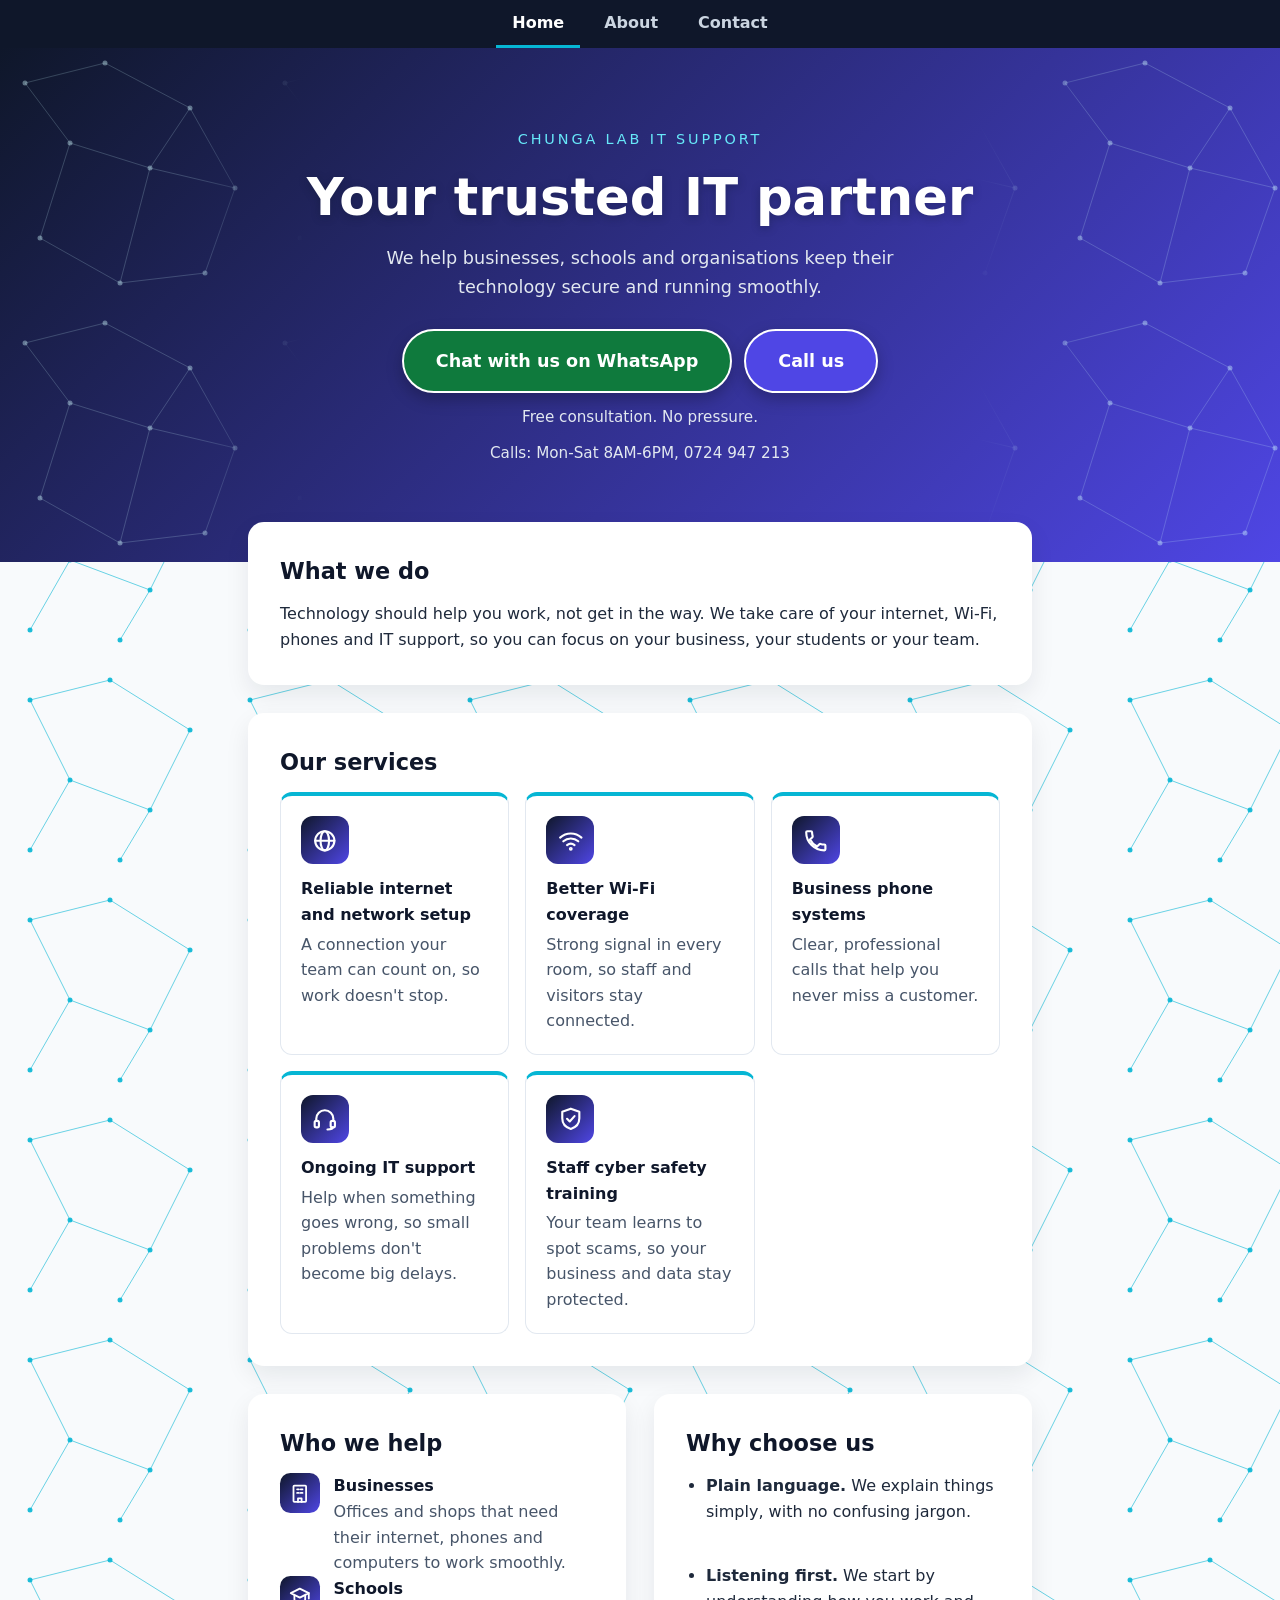
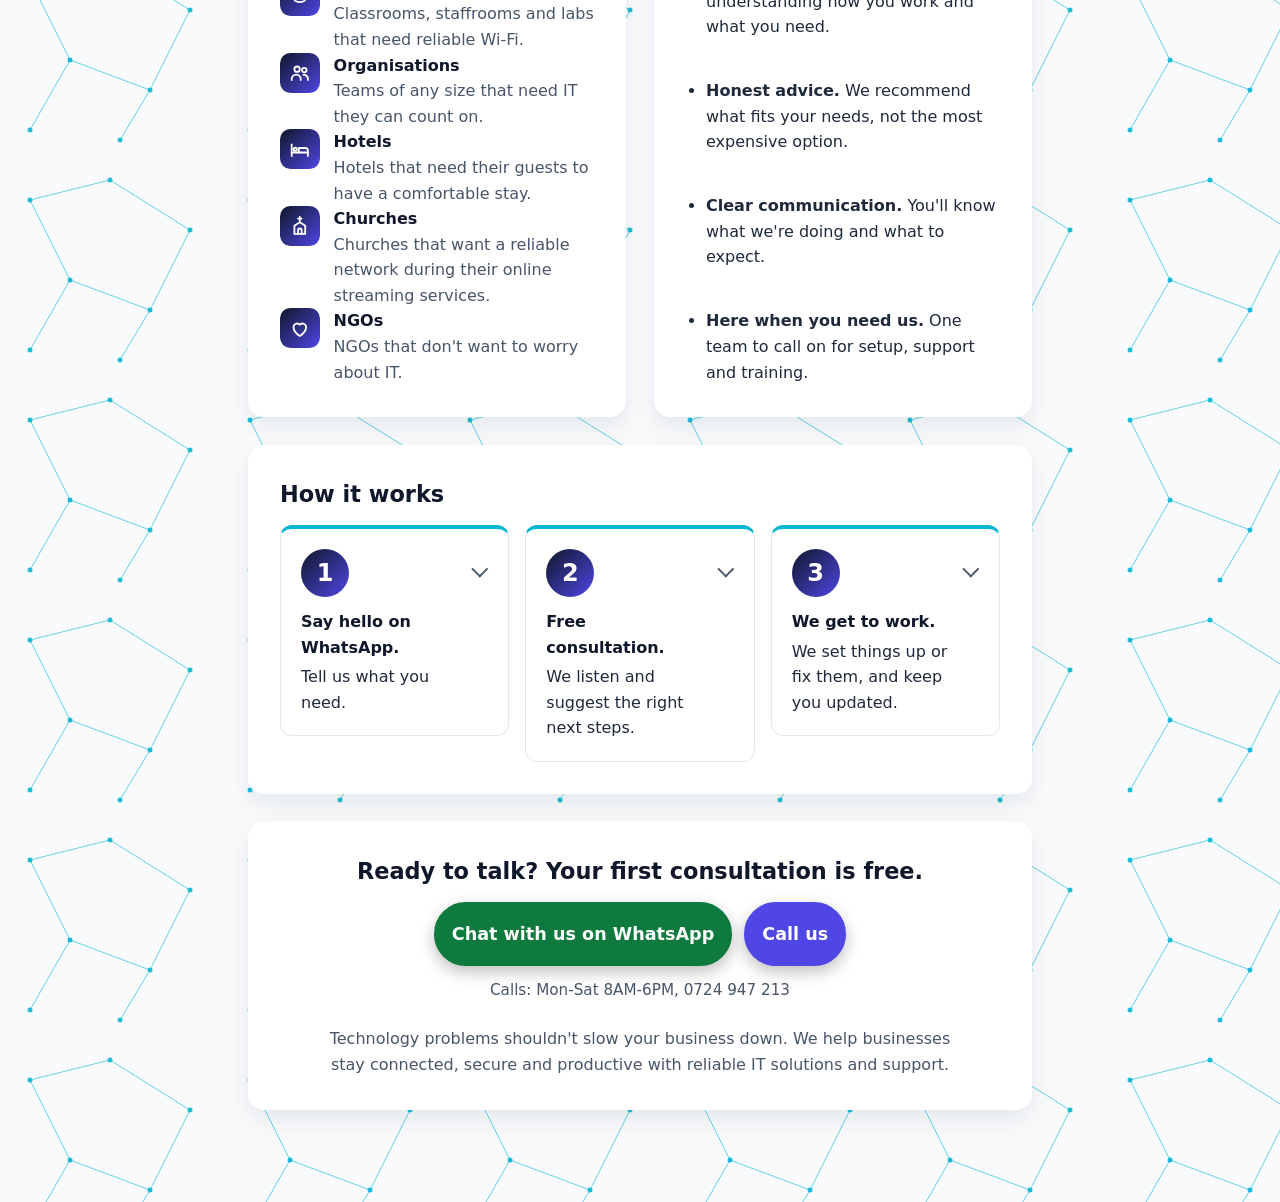
==== commit 6330704b: "Add contact pagr with form" ====
--- a/index.html
+++ b/index.html
@@ -11,6 +11,7 @@
   <nav class="site-nav" aria-label="Main menu">
     <a href="index.html" aria-current="page">Home</a>
     <a href="about.html">About</a>
+    <a href="contact.html">Contact</a>
   </nav>
   <header>
     <div class="brand">Chunga Lab IT Support</div>
--- a/styles.css
+++ b/styles.css
@@ -285,3 +285,34 @@
   .actions { flex-direction: row; justify-content: center; flex-wrap: wrap; }
   .actions .btn { width: auto; max-width: none; }
 }
+
+/* Contact form */
+.contact-form { position: relative; display: grid; grid-template-columns: minmax(0, 1fr); gap: 1rem; }
+.contact-form .field { display: grid; grid-template-columns: minmax(0, 1fr); gap: 0.35rem; min-width: 0; }
+.contact-form label { font-weight: 700; color: var(--heading); }
+.contact-form input,
+.contact-form select,
+.contact-form textarea {
+  width: 100%;
+  max-width: 100%;
+  min-width: 0;
+  min-height: 3rem;
+  padding: 0.65rem 0.85rem;
+  font: inherit;
+  font-size: 1rem;
+  color: var(--text);
+  background: var(--inner);
+  border: 1px solid var(--border);
+  border-radius: 0.75rem;
+}
+.contact-form select { text-overflow: ellipsis; }
+.contact-form textarea { resize: vertical; }
+.contact-form input:focus-visible,
+.contact-form select:focus-visible,
+.contact-form textarea:focus-visible { outline: 2px solid var(--indigo); outline-offset: 2px; }
+.contact-form :user-invalid { border-color: #dc2626; }
+.contact-form .btn { width: 100%; font-family: inherit; cursor: pointer; border-color: var(--wa); }
+.hp-field { position: absolute; top: 0; left: 0; width: 1px; height: 1px; overflow: hidden; opacity: 0; pointer-events: none; }
+@media (min-width: 40rem) {
+  .contact-form .btn { width: auto; justify-self: start; }
+}
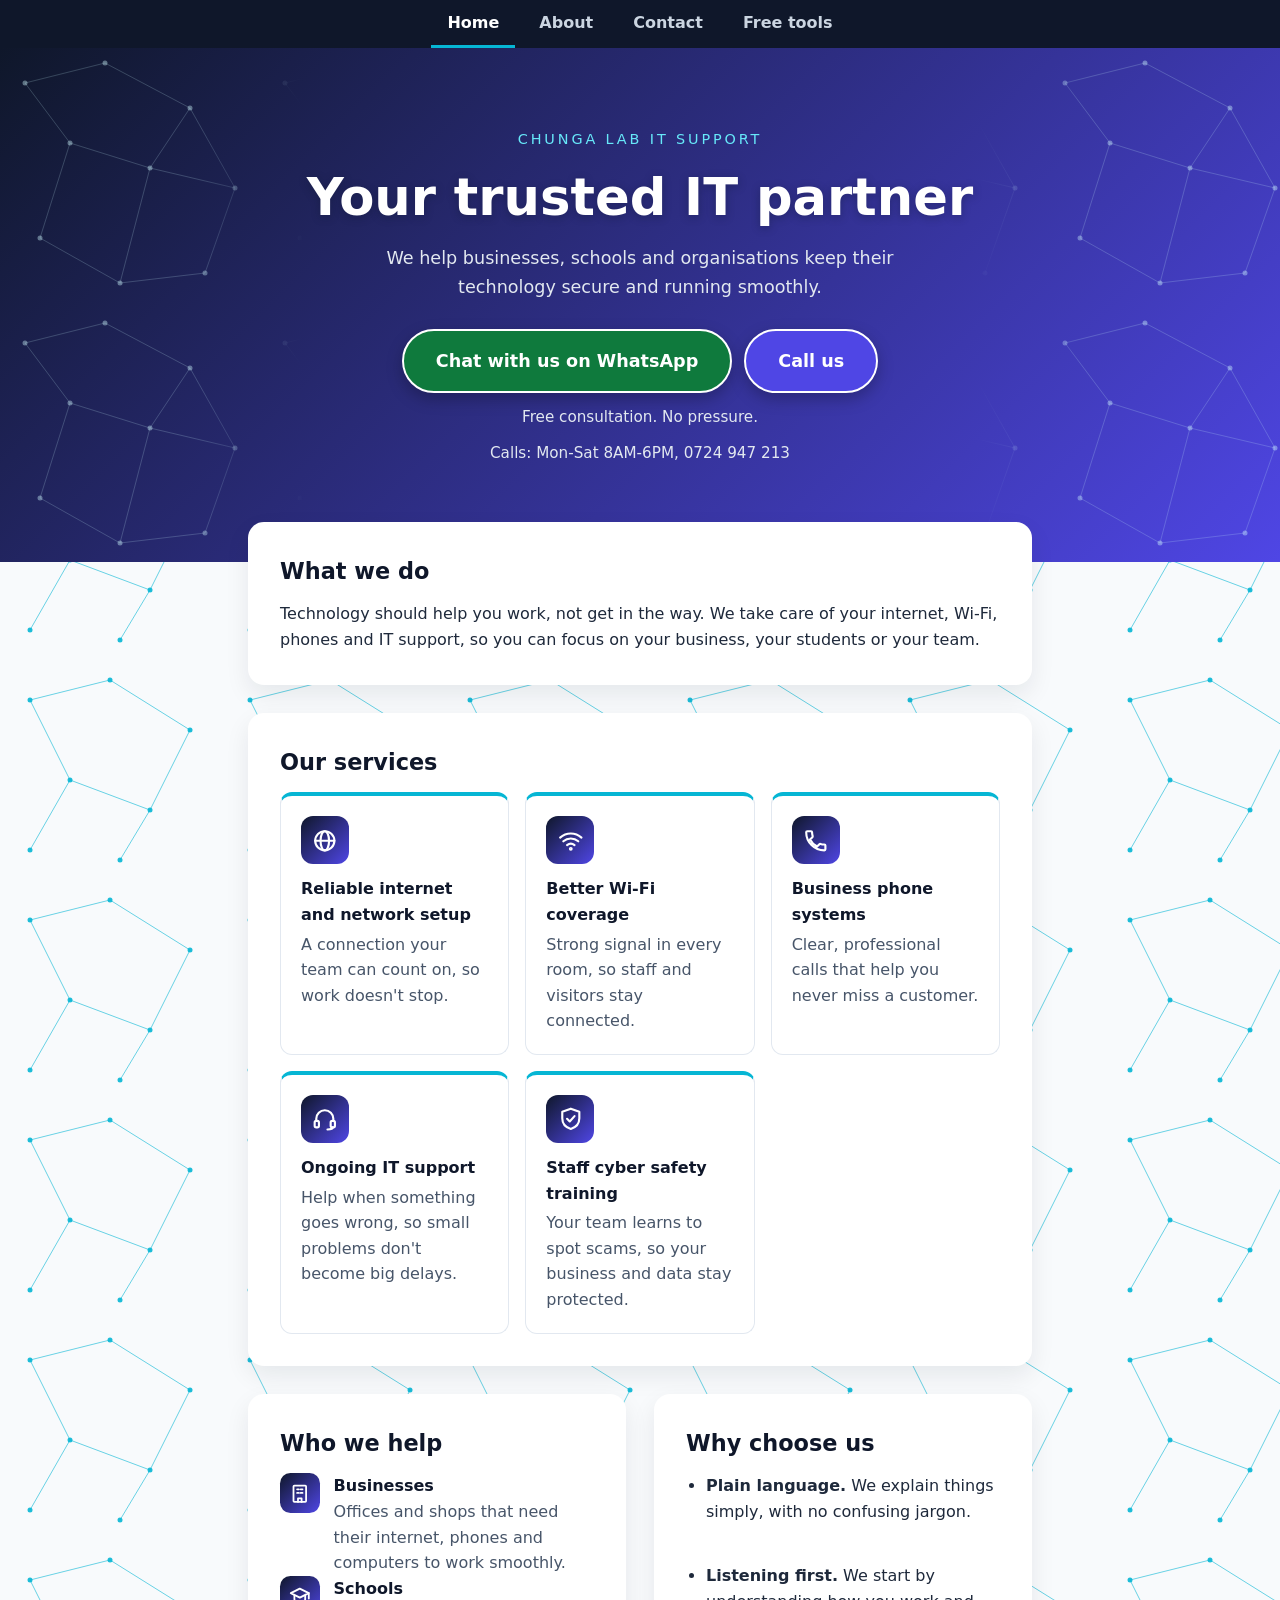
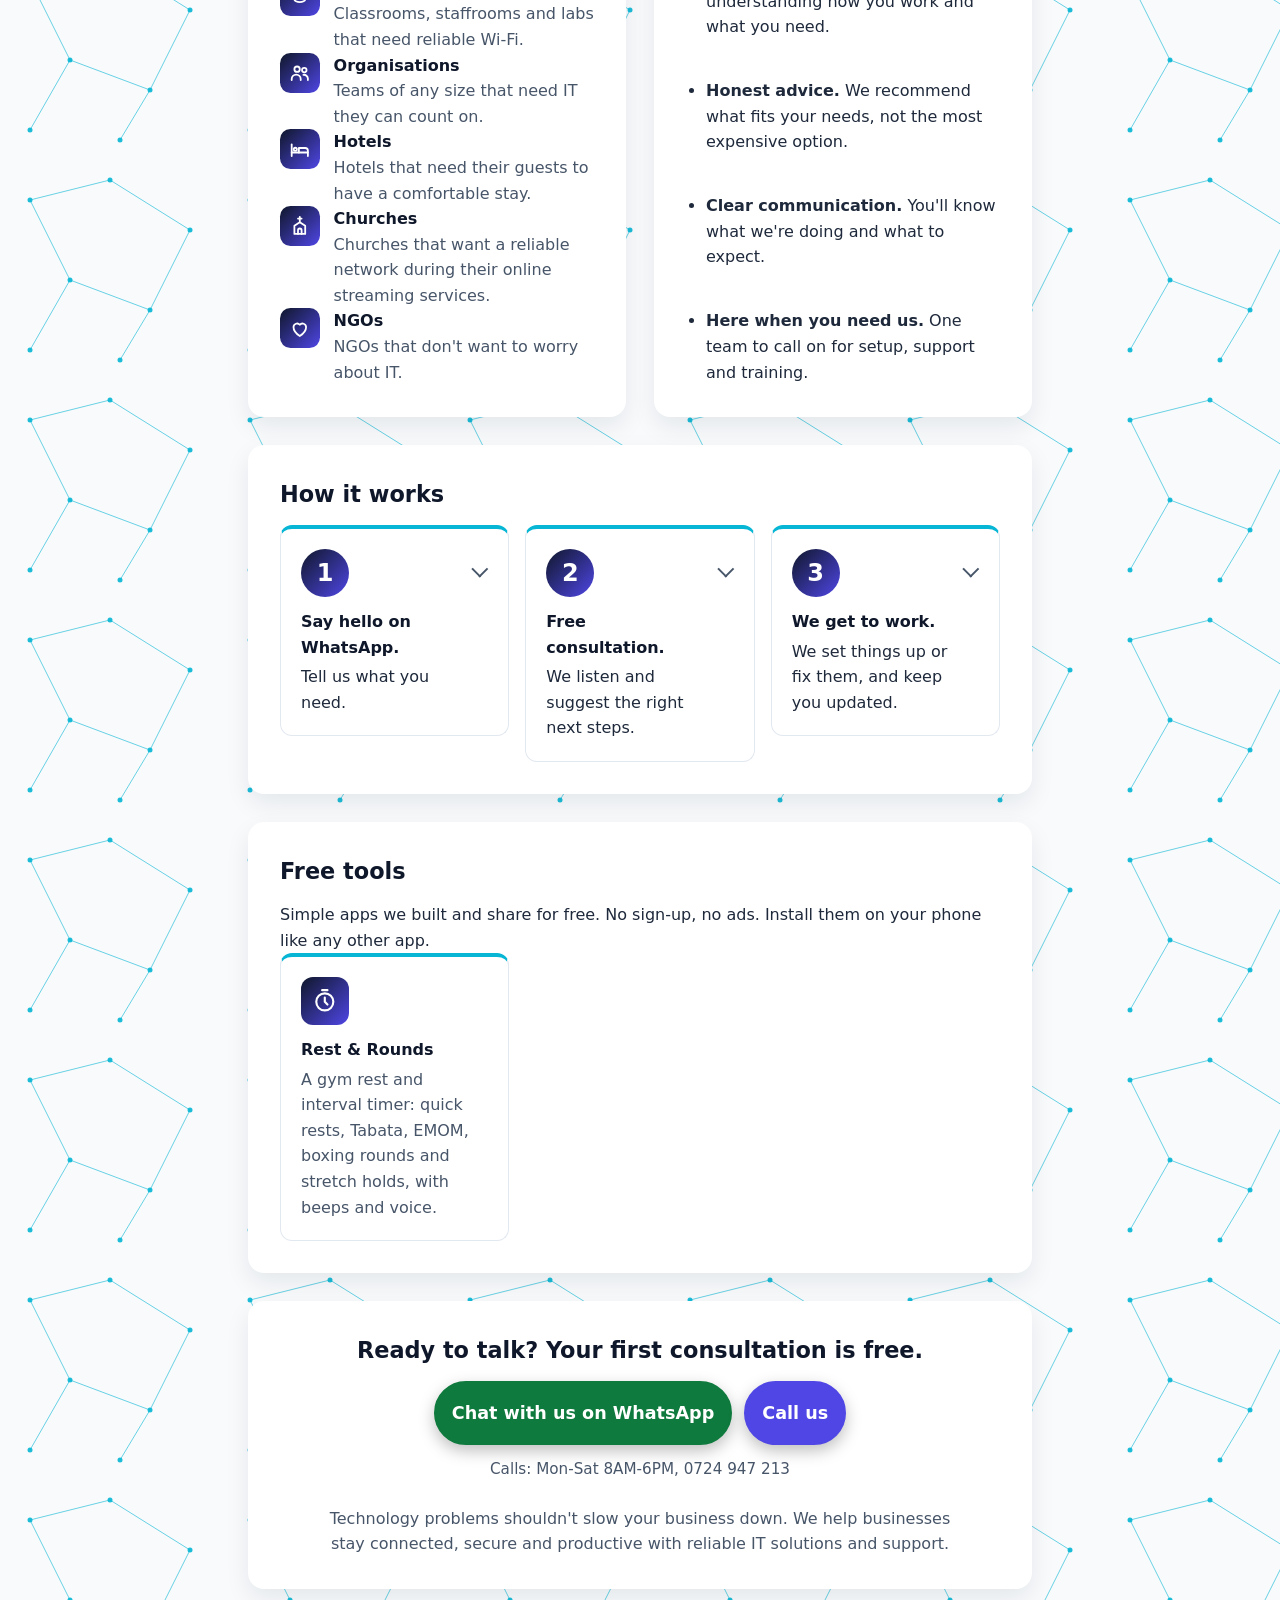
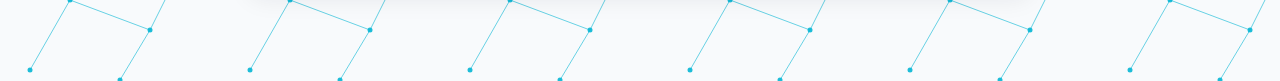
==== commit 7113156b: "Add a Free tools section with Rest & Rounds Co-Authored-By: Claude Opus 5.5 <noreply@anthropic.com> " ====
--- a/index.html
+++ b/index.html
@@ -12,6 +12,7 @@
     <a href="index.html" aria-current="page">Home</a>
     <a href="about.html">About</a>
     <a href="contact.html">Contact</a>
+    <a href="index.html#free-tools">Free tools</a>
   </nav>
   <header>
     <div class="brand">Chunga Lab IT Support</div>
@@ -128,6 +129,17 @@
       </ol>
     </section>
 
+    <section id="free-tools">
+      <h2>Free tools</h2>
+      <p>Simple apps we built and share for free. No sign-up, no ads. Install them on your phone like any other app.</p>
+      <div class="service-cards">
+        <a class="service-card" href="https://chungalab.github.io/rest-and-rounds/" target="_blank" rel="noopener">
+          <div class="icon"><svg viewBox="0 0 24 24" aria-hidden="true"><circle cx="12" cy="13" r="8"/><path d="M12 9v4l2.5 2.5M9.5 2h5"/></svg></div>
+          <strong>Rest &amp; Rounds</strong><span>A gym rest and interval timer: quick rests, Tabata, EMOM, boxing rounds and stretch holds, with beeps and voice.</span>
+        </a>
+      </div>
+    </section>
+
     <section class="cta">
       <h2>Ready to talk? Your first consultation is free.</h2>
       <div class="actions">
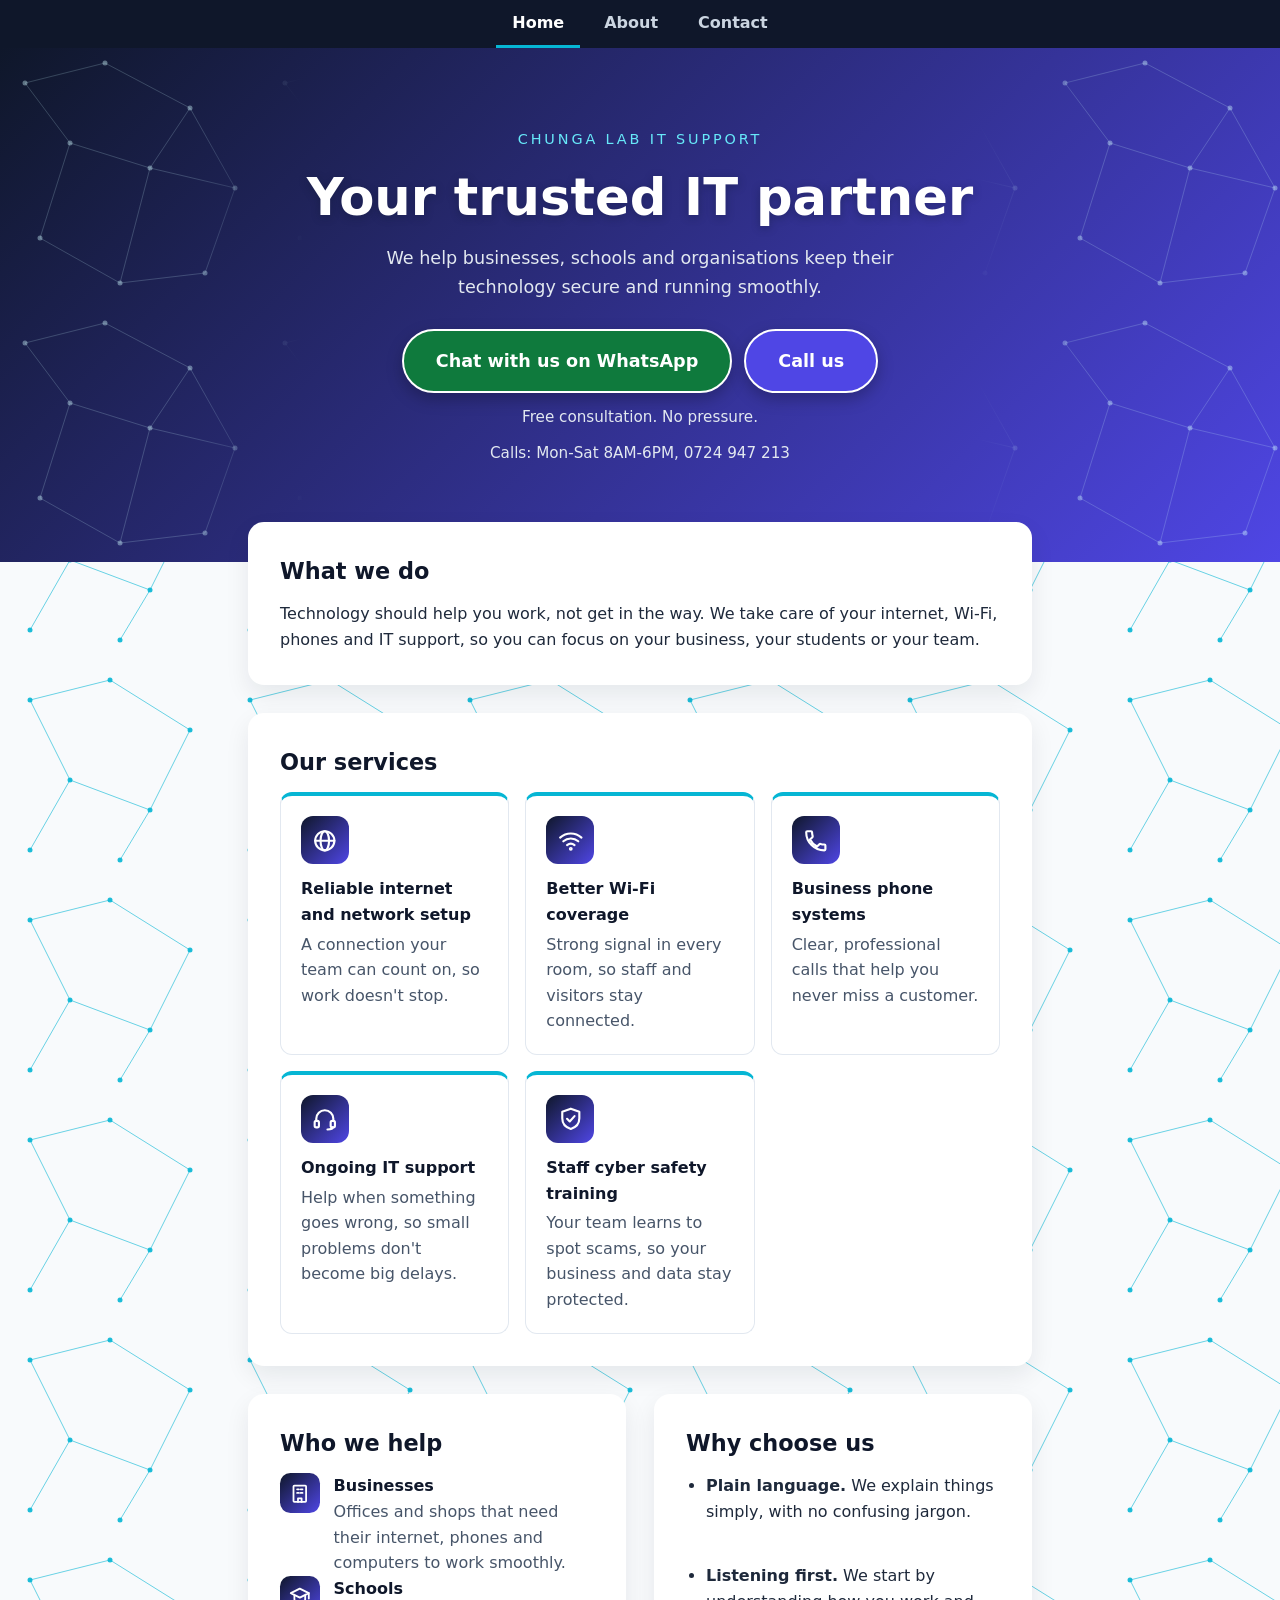
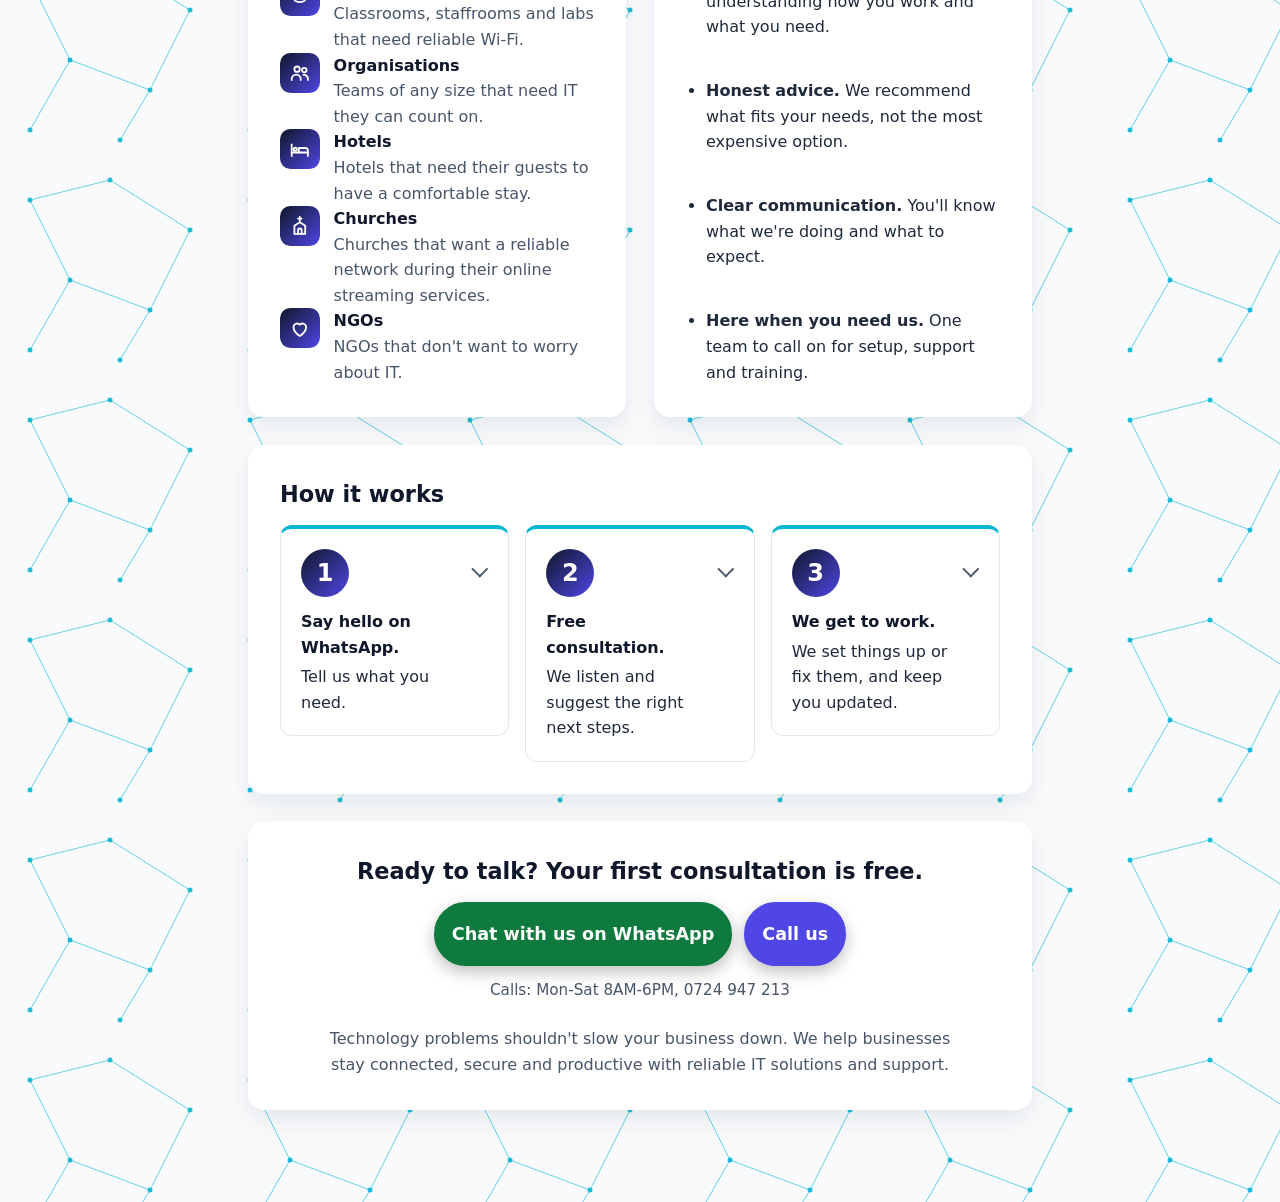
==== commit d9ead72f: "Remove Free tools section and menu link from the business site Rest & Rounds stays live at its own a" ====
--- a/index.html
+++ b/index.html
@@ -12,7 +12,6 @@
     <a href="index.html" aria-current="page">Home</a>
     <a href="about.html">About</a>
     <a href="contact.html">Contact</a>
-    <a href="index.html#free-tools">Free tools</a>
   </nav>
   <header>
     <div class="brand">Chunga Lab IT Support</div>
@@ -129,17 +128,6 @@
       </ol>
     </section>
 
-    <section id="free-tools">
-      <h2>Free tools</h2>
-      <p>Simple apps we built and share for free. No sign-up, no ads. Install them on your phone like any other app.</p>
-      <div class="service-cards">
-        <a class="service-card" href="https://chungalab.github.io/rest-and-rounds/" target="_blank" rel="noopener">
-          <div class="icon"><svg viewBox="0 0 24 24" aria-hidden="true"><circle cx="12" cy="13" r="8"/><path d="M12 9v4l2.5 2.5M9.5 2h5"/></svg></div>
-          <strong>Rest &amp; Rounds</strong><span>A gym rest and interval timer: quick rests, Tabata, EMOM, boxing rounds and stretch holds, with beeps and voice.</span>
-        </a>
-      </div>
-    </section>
-
     <section class="cta">
       <h2>Ready to talk? Your first consultation is free.</h2>
       <div class="actions">
